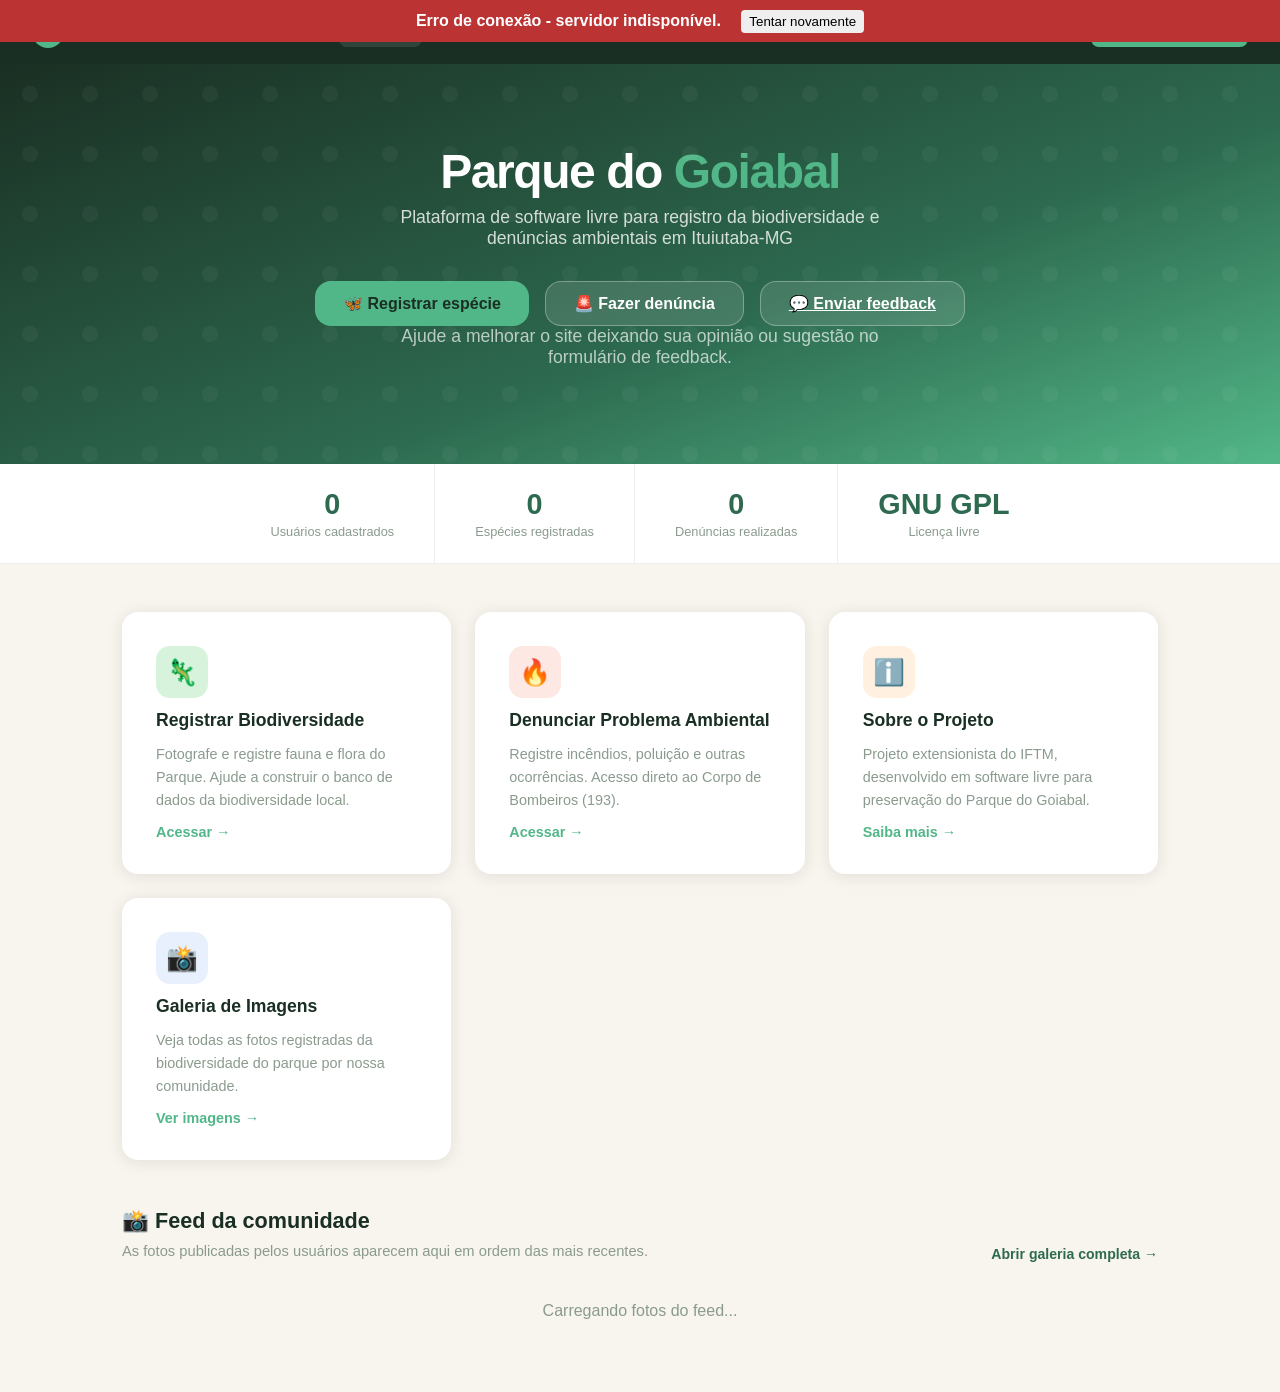
==== index.html @ 9b592b4a "feat: Add Supabase PostgreSQL integration with persistent storage - Add Supabase client initializati" ====
<!DOCTYPE html>
<html lang="pt-BR">
<head>
<meta charset="UTF-8">
<meta name="viewport" content="width=device-width, initial-scale=1.0">
<title>Parque do Goiabal — Biodiversidade & Preservação</title>
<style>
  :root {
    --verde: #2D6A4F;
    --verde-claro: #52B788;
    --verde-palido: #D8F3DC;
    --terra: #B7472A;
    --terra-claro: #E07A5F;
    --amarelo: #F4A261;
    --creme: #F8F4EE;
    --escuro: #1A2F23;
    --cinza: #8A9B8E;
    --branco: #FFFFFF;
    --sombra: 0 2px 16px rgba(26,47,35,0.10);
    --radius: 16px;
    --radius-sm: 8px;
  }
  * { margin:0; padding:0; box-sizing:border-box; }
  body { font-family: 'DM Sans', sans-serif; background: var(--creme); color: var(--escuro); min-height:100vh; }
  h1,h2,h3,h4 { font-family: 'Syne', sans-serif; }

  /* ── NAV ─────────────────────────────────────────── */
  nav {
    background: var(--escuro);
    padding: 0 2rem;
    display: flex; align-items: center; justify-content: space-between;
    height: 64px; position: sticky; top:0; z-index:100;
  }
  .logo { display:flex; align-items:center; gap:.6rem; color:#fff; font-family:'Syne',sans-serif; font-size:1.1rem; font-weight:700; text-decoration:none; }
  .logo-icon { width:32px; height:32px; background:var(--verde-claro); border-radius:50%; display:flex; align-items:center; justify-content:center; font-size:1.1rem; }
  nav ul { list-style:none; display:flex; gap:.25rem; }
  nav ul li a {
    color: rgba(255,255,255,.7); text-decoration:none; padding:.4rem .85rem;
    border-radius:var(--radius-sm); font-size:.9rem; font-weight:500; transition:.2s;
    display:flex; align-items:center; gap:.35rem;
  }
  nav ul li a:hover, nav ul li a.active { color:#fff; background:rgba(255,255,255,.1); }
  .nav-user { display:flex; align-items:center; gap:.75rem; }
  .btn-login { background:var(--verde-claro); color:var(--escuro); border:none; padding:.45rem 1.1rem; border-radius:var(--radius-sm); font-family:'DM Sans',sans-serif; font-weight:600; font-size:.9rem; cursor:pointer; transition:.2s; }
  .btn-login:hover { background:#3da870; }
  #user-info { display:none; align-items:center; gap:.5rem; color:#fff; font-size:.9rem; }
  #user-info .avatar { width:32px; height:32px; background:var(--verde-claro); border-radius:50%; display:flex; align-items:center; justify-content:center; font-weight:700; font-size:.85rem; color:var(--escuro); }
  .btn-sair { background:none; border:1px solid rgba(255,255,255,.3); color:rgba(255,255,255,.7); padding:.35rem .7rem; border-radius:var(--radius-sm); font-size:.8rem; cursor:pointer; transition:.2s; }
  .btn-sair:hover { border-color:#fff; color:#fff; }

  .nav-toggle {
    display:none;
    background:none;
    border:none;
    color:#fff;
    font-size:1.45rem;
    cursor:pointer;
    padding:.35rem .5rem;
  }

  /* ── MOBILE ───────────────────────────────────────── */
  @media(max-width:900px) {
    nav { flex-wrap: wrap; padding:0 1rem; height:auto; gap:.5rem; }
    .nav-toggle { display:block; }
    nav ul {
      display:none;
      position:absolute;
      top:64px;
      left:0;
      right:0;
      background:var(--escuro);
      flex-direction:column;
      padding:1rem 1rem 1.25rem;
      gap:.25rem;
      border-top:1px solid rgba(255,255,255,.08);
      z-index:100;
      transition: max-height .25s ease, opacity .25s ease;
      max-height:0;
      overflow:hidden;
      opacity:0;
    }
    nav.open ul {
      display:flex;
      max-height:500px;
      opacity:1;
    }
    nav ul li a { padding:.75rem 1rem; }
    .nav-user { width:100%; justify-content:flex-end; margin-top:.5rem; }
    .hero { padding:3.5rem 1.25rem 3rem; }
    .hero h1 { font-size:2.2rem; }
    .hero p { font-size:1rem; max-width:100%; }
    .hero-btns { gap:.75rem; }
    .stats-bar { padding:.5rem 0; }
    .stat-item { padding:1rem 1rem; }
    .home-grid { padding:2rem 1rem; }
    .page-content { padding:1.5rem 1rem; }
    .upload-zone { padding:2.5rem 1.5rem; }
    .modal { width:min(100%, 95vw); margin:1rem; }
    .toast-container { bottom:1rem; right:1rem; left:1rem; }
  }

  @media(max-width:640px) {
    .two-col { grid-template-columns:1fr; }
    .hero { padding:2.5rem 1rem 2rem; }
    .hero h1 { font-size:1.9rem; }
    .hero p { font-size:.95rem; }
    .home-grid { grid-template-columns:1fr; gap:1rem; padding:1.5rem 1rem; }
    .stat-item { width:100%; border-right:none; }
    .page-header { padding:1.8rem 1rem 1.5rem; }
    .registro-img { height:140px; }
    .galeria-img { height:170px; }
    .info-card { padding:1.2rem; }
    .btn-full, .btn-login { font-size:.95rem; }
    .registro-card, .galeria-item, .denuncia-item { border-radius:14px; }
  }

  /* ── PAGES ───────────────────────────────────────── */
  .page { display:none; }
  .page.active { display:block; }

  /* ── HOME ────────────────────────────────────────── */
  .hero {
    background: linear-gradient(160deg, var(--escuro) 0%, #2D6A4F 60%, #52B788 100%);
    padding: 5rem 2rem 4rem;
    text-align:center; color:#fff; position:relative; overflow:hidden;
  }
  .hero::before {
    content:''; position:absolute; inset:0;
    background: url("data:image/svg+xml,%3Csvg width='60' height='60' viewBox='0 0 60 60' xmlns='http://www.w3.org/2000/svg'%3E%3Cg fill='none' fill-rule='evenodd'%3E%3Cg fill='%23ffffff' fill-opacity='0.04'%3E%3Ccircle cx='30' cy='30' r='8'/%3E%3C/g%3E%3C/g%3E%3C/svg%3E");
    pointer-events:none;
  }
  .hero h1 { font-size:3rem; font-weight:800; letter-spacing:-.03em; margin-bottom:.5rem; }
  .hero h1 span { color:var(--verde-claro); }
  .hero p { font-size:1.1rem; opacity:.8; max-width:520px; margin:0 auto 2rem; }
  .hero-btns { display:flex; gap:1rem; justify-content:center; flex-wrap:wrap; }
  .btn-primary { background:var(--verde-claro); color:var(--escuro); border:none; padding:.75rem 1.75rem; border-radius:var(--radius); font-family:'Syne',sans-serif; font-weight:700; font-size:1rem; cursor:pointer; transition:.2s; }
  .btn-primary:hover { background:#3da870; transform:translateY(-1px); }
  .btn-secondary { background:rgba(255,255,255,.12); color:#fff; border:1px solid rgba(255,255,255,.3); padding:.75rem 1.75rem; border-radius:var(--radius); font-family:'Syne',sans-serif; font-weight:600; font-size:1rem; cursor:pointer; transition:.2s; }
  .btn-secondary:hover { background:rgba(255,255,255,.2); }
  .hero-note { margin-top:1rem; color:rgba(255,255,255,.85); font-size:.95rem; max-width:520px; margin-left:auto; margin-right:auto; }

  .stats-bar { background:#fff; display:flex; justify-content:center; gap:0; flex-wrap:wrap; border-bottom:1px solid #eee; }
  .stat-item { padding:1.5rem 2.5rem; text-align:center; border-right:1px solid #eee; }
  .stat-item:last-child { border-right:none; }
  .stat-num { font-family:'Syne',sans-serif; font-size:1.8rem; font-weight:800; color:var(--verde); }
  .stat-label { font-size:.8rem; color:var(--cinza); margin-top:.2rem; }

  .home-grid { display:grid; grid-template-columns:repeat(auto-fit,minmax(280px,1fr)); gap:1.5rem; padding:3rem 2rem; max-width:1100px; margin:0 auto; }
  .home-card {
    background:#fff; border-radius:var(--radius); padding:2rem;
    box-shadow:var(--sombra); cursor:pointer; transition:.25s; border:2px solid transparent;
    display:flex; flex-direction:column; gap:.75rem;
  }
  .home-card:hover { transform:translateY(-3px); border-color:var(--verde-claro); box-shadow:0 8px 32px rgba(45,106,79,.15); }
  .card-icon { width:52px; height:52px; border-radius:14px; display:flex; align-items:center; justify-content:center; font-size:1.6rem; }
  .card-icon.green { background:var(--verde-palido); }
  .card-icon.red { background:#fde8e4; }
  .card-icon.blue { background:#e8f0fe; }
  .card-icon.orange { background:#fff0e0; }
  .home-card h3 { font-size:1.1rem; font-weight:700; }
  .home-card p { font-size:.9rem; color:var(--cinza); line-height:1.6; }
  .card-arrow { margin-top:auto; color:var(--verde-claro); font-weight:700; font-size:.9rem; }

  /* ── MODAL AUTH ──────────────────────────────────── */
  .modal-overlay {
    display:none; position:fixed; inset:0; background:rgba(0,0,0,.5);
    z-index:200; align-items:flex-start; justify-content:center; padding:1.5rem 0;
  }
  .modal-overlay.open { display:flex; }
  .modal { background:#fff; border-radius:var(--radius); padding:2.5rem; width:min(440px,90vw); position:relative;
    max-height:calc(100vh - 3rem); overflow-y:auto; -webkit-overflow-scrolling:touch;
  }
  .modal h2 { font-size:1.5rem; margin-bottom:.25rem; }
  .modal p { color:var(--cinza); font-size:.9rem; margin-bottom:1.5rem; }
  .modal-tabs { display:flex; gap:.5rem; margin-bottom:1.5rem; border-bottom:1px solid #eee; }
  .modal-tab { padding:.6rem 1rem; border:none; background:none; font-family:'Syne',sans-serif; font-weight:600; font-size:.9rem; cursor:pointer; color:var(--cinza); border-bottom:2px solid transparent; margin-bottom:-1px; transition:.2s; }
  .modal-tab.active { color:var(--verde); border-color:var(--verde); }
  .form-group { margin-bottom:1rem; }
  .form-group label { display:block; font-size:.85rem; font-weight:500; margin-bottom:.4rem; color:var(--escuro); }
  .form-group input, .form-group select, .form-group textarea {
    width:100%; padding:.65rem .9rem; border:1.5px solid #ddd; border-radius:var(--radius-sm);
    font-family:'DM Sans',sans-serif; font-size:.95rem; transition:.2s; background:#fafafa;
  }
  .form-group input:focus, .form-group select:focus, .form-group textarea:focus { outline:none; border-color:var(--verde-claro); background:#fff; }
  .btn-full { width:100%; padding:.75rem; background:var(--verde); color:#fff; border:none; border-radius:var(--radius-sm); font-family:'Syne',sans-serif; font-weight:700; font-size:1rem; cursor:pointer; transition:.2s; margin-top:.5rem; }
  .btn-full:hover { background:#1f4d38; }
  .modal-close { position:absolute; top:1rem; right:1rem; background:none; border:none; font-size:1.3rem; cursor:pointer; color:var(--cinza); width:32px; height:32px; display:flex; align-items:center; justify-content:center; border-radius:50%; }
  .modal-close:hover { background:#f0f0f0; }

  /* ── REGISTRO BIODIVERSIDADE ─────────────────────── */
  .page-header { background:var(--escuro); color:#fff; padding:2.5rem 2rem 2rem; }
  .page-header h2 { font-size:2rem; font-weight:800; }
  .page-header p { opacity:.7; margin-top:.3rem; }
  .page-content { max-width:1100px; margin:0 auto; padding:2rem; }

  .upload-zone {
    border:2.5px dashed var(--verde-claro);
    border-radius:var(--radius);
    padding:2.5rem;
    min-height:260px;
    display:flex;
    flex-direction:column;
    align-items:center;
    justify-content:center;
    gap:1rem;
    cursor:pointer;
    transition:.2s;
    background:var(--verde-palido);
    position:relative;
    overflow:hidden;
  }
  .upload-zone:hover { background:#c8ecd1; border-color:var(--verde); }
  .upload-zone input[type=file] { position:absolute; inset:0; opacity:0; cursor:pointer; }
  #preview-img { width:100%; max-height:220px; object-fit:cover; border-radius:var(--radius-sm); display:none; margin-bottom:1rem; }

  .two-col { display:grid; grid-template-columns:1fr 1fr; gap:1.5rem; }
  @media(max-width:640px) { .two-col { grid-template-columns:1fr; } }

  .registros-grid { display:grid; grid-template-columns:repeat(auto-fill,minmax(240px,1fr)); gap:1.25rem; margin-top:2rem; }
  .registro-card { background:#fff; border-radius:var(--radius); overflow:hidden; box-shadow:var(--sombra); }
  .registro-img { width:100%; height:160px; object-fit:cover; background:var(--verde-palido); display:flex; align-items:center; justify-content:center; font-size:3rem; }
  .registro-img img { width:100%; height:100%; object-fit:cover; }
  .registro-info { padding:1rem; }
  .registro-info h4 { font-size:1rem; font-weight:700; }
  .registro-info .meta { font-size:.8rem; color:var(--cinza); margin-top:.25rem; }
  .user-info { display:flex; align-items:center; gap:.4rem; }
  .user-avatar-small { width:20px; height:20px; border-radius:50%; object-fit:cover; border:1px solid var(--verde-claro); }
  .tipo-badge { display:inline-block; padding:.2rem .6rem; border-radius:99px; font-size:.75rem; font-weight:600; margin-top:.5rem; }
  .tipo-fauna { background:#e8f0fe; color:#1a56db; }
  .tipo-flora { background:var(--verde-palido); color:var(--verde); }

  /* ── DENÚNCIAS ───────────────────────────────────── */
  .denuncia-tipos { display:grid; grid-template-columns:1fr 1fr; gap:1rem; margin-bottom:1.5rem; }
  .tipo-btn {
    padding:1.25rem; border-radius:var(--radius); border:2px solid #ddd; background:#fff;
    cursor:pointer; text-align:left; transition:.2s; font-family:'DM Sans',sans-serif;
  }
  .tipo-btn:hover { border-color:var(--verde-claro); }
  .tipo-btn.selected-incendio { border-color:var(--terra); background:#fde8e4; }
  .tipo-btn.selected-poluicao { border-color:#1a56db; background:#e8f0fe; }
  .tipo-btn .tipo-icon { font-size:2rem; display:block; margin-bottom:.4rem; }
  .tipo-btn strong { font-family:'Syne',sans-serif; font-size:1rem; display:block; }
  .tipo-btn small { font-size:.8rem; color:var(--cinza); }

  .btn-bombeiros {
    width:100%; padding:1rem; background:var(--terra); color:#fff; border:none; border-radius:var(--radius);
    font-family:'Syne',sans-serif; font-weight:800; font-size:1.1rem; cursor:pointer;
    display:flex; align-items:center; justify-content:center; gap:.75rem; transition:.2s; margin-top:.75rem;
  }
  .btn-bombeiros:hover { background:#9e3820; transform:translateY(-1px); }
  .btn-prefeitura {
    width:100%; padding:.85rem; background:#1a56db; color:#fff; border:none; border-radius:var(--radius);
    font-family:'Syne',sans-serif; font-weight:700; font-size:1rem; cursor:pointer;
    display:flex; align-items:center; justify-content:center; gap:.75rem; transition:.2s; margin-top:.75rem;
  }
  .btn-prefeitura:hover { background:#1447b5; }

  .denuncias-lista { margin-top:2rem; display:flex; flex-direction:column; gap:1rem; }
  .denuncia-item { background:#fff; border-radius:var(--radius); padding:1.25rem; box-shadow:var(--sombra); border-left:4px solid; display:flex; gap:1rem; align-items:flex-start; }
  .denuncia-item.incendio { border-color:var(--terra); }
  .denuncia-item.poluicao { border-color:#1a56db; }
  .denuncia-item .di-icon { font-size:1.5rem; }
  .denuncia-item h4 { font-weight:700; font-size:.95rem; }
  .denuncia-item p { font-size:.85rem; color:var(--cinza); margin-top:.2rem; }
  .denuncia-item .status { display:inline-block; padding:.15rem .6rem; border-radius:99px; font-size:.75rem; font-weight:600; margin-top:.4rem; }
  .status-aberto { background:#fff0e0; color:#c06c0e; }
  .status-andamento { background:#e8f0fe; color:#1a56db; }
  .status-resolvido { background:var(--verde-palido); color:var(--verde); }

  /* ── GALERIA ─────────────────────────────────────── */
  .galeria-grid { display:grid; grid-template-columns:repeat(auto-fill,minmax(280px,1fr)); gap:1.5rem; margin-top:2rem; }
  .galeria-item { background:#fff; border-radius:var(--radius); overflow:hidden; box-shadow:var(--sombra); transition:.3s ease, transform .3s ease; opacity:0; transform:translateY(20px); }
  .galeria-item.visible { opacity:1; transform:translateY(0); }
  .galeria-item:hover { transform:translateY(-3px); box-shadow:0 10px 36px rgba(45,106,79,.18); }
  .galeria-img { width:100%; height:220px; object-fit:cover; display:block; }
  .galeria-info { padding:1rem; }
  .galeria-info h4 { font-size:1rem; font-weight:700; margin-bottom:.5rem; }
  .galeria-meta { font-size:.8rem; color:var(--cinza); margin-bottom:.25rem; display:flex; align-items:center; gap:.3rem; flex-wrap:wrap; }
  .galeria-user { display:flex; align-items:center; gap:.4rem; margin-top:.5rem; }
  .galeria-user-avatar { width:24px; height:24px; border-radius:50%; object-fit:cover; border:1px solid var(--verde-claro); }
  .galeria-reactions { display:flex; gap:.5rem; flex-wrap:wrap; margin-top:.75rem; }
  .reaction-btn { padding:.55rem .85rem; border-radius:999px; border:1px solid rgba(82,183,136,.3); background:#f3fff6; color:#20603b; cursor:pointer; font-size:.85rem; transition:.2s; display:inline-flex; align-items:center; gap:.35rem; }
  .reaction-btn:hover { background:#dcf7e8; }
  .reaction-btn.reacted, .reaction-btn:disabled { opacity:.7; cursor:not-allowed; background:#d8f3dc; }
  .reaction-count { font-weight:700; }
  .galeria-delete { margin-top:1rem; display:inline-flex; align-items:center; justify-content:center; gap:.4rem; padding:.55rem .9rem; border-radius:999px; border:1px solid rgba(220,38,38,.2); background:#fff5f5; color:#b91c1c; cursor:pointer; transition:.2s; font-weight:700; font-size:.85rem; }
  .galeria-delete:hover { background:#fee2e2; border-color:#fca5a5; }
  .featured-card { background:#fff; border-radius:var(--radius); padding:1.5rem; box-shadow:var(--sombra); margin-bottom:1.5rem; display:grid; grid-template-columns:1fr 1fr; gap:1.25rem; align-items:center; }
  .featured-card img { width:100%; border-radius:var(--radius-sm); height:240px; object-fit:cover; }
  .featured-content h3 { margin:0 0 .8rem; font-size:1.45rem; }
  .featured-content p { color:var(--cinza); line-height:1.7; }
  .featured-tags { display:flex; flex-wrap:wrap; gap:.65rem; margin-top:1rem; }
  .featured-badge { background:rgba(45,106,79,.1); color:var(--verde); padding:.45rem .75rem; border-radius:999px; font-size:.82rem; font-weight:700; }
  .gallery-topbar { display:flex; flex-wrap:wrap; gap:1rem; align-items:center; justify-content:space-between; margin-bottom:1rem; }
  .gallery-topbar .small-note { color:var(--cinza); font-size:.92rem; }
  .map-preview { background:#e7f4eb; border-radius:var(--radius); padding:1rem; display:flex; flex-direction:column; gap:.75rem; border:1px solid rgba(45,106,79,.15); }
  .map-preview h4 { margin:0; font-size:1rem; }
  .map-preview p { margin:0; color:var(--cinza); font-size:.9rem; }
  .map-frame { width:100%; min-height:260px; border-radius:var(--radius-sm); background:linear-gradient(135deg,#d8f3dc,#e7f4eb); display:flex; align-items:center; justify-content:center; color:var(--verde); font-weight:700; letter-spacing:.02em; border:1px dashed rgba(45,106,79,.35); }
  #gallery-map { width:100%; min-height:260px; border-radius:var(--radius-sm); }
  @media(max-width:900px) { .featured-card { grid-template-columns:1fr; } }

  /* ── TOAST ───────────────────────────────────────── */
  .toast-container { position:fixed; bottom:2rem; right:2rem; z-index:300; display:flex; flex-direction:column; gap:.5rem; }
  .toast {
    background:var(--escuro); color:#fff; padding:1rem 1.5rem; border-radius:var(--radius-sm);
    font-size:.9rem; box-shadow:var(--sombra); min-width:260px;
    animation: slideIn .3s ease; display:flex; align-items:center; gap:.75rem;
  }
  .toast.success { background:var(--verde); }
  .toast.error { background:var(--terra); }
  @keyframes slideIn { from { transform:translateX(100px); opacity:0; } to { transform:translateX(0); opacity:1; } }

  /* ── SOBRE ───────────────────────────────────────── */
  .sobre-hero { background:var(--verde); color:#fff; padding:3rem 2rem; text-align:center; }
  .sobre-hero h2 { font-size:2.2rem; font-weight:800; }
  .sobre-hero p { opacity:.8; max-width:560px; margin:.75rem auto 0; line-height:1.7; }
  .equipe-grid { display:grid; grid-template-columns:repeat(auto-fit,minmax(200px,1fr)); gap:1.25rem; }
  .membro { background:#fff; border-radius:var(--radius); padding:1.5rem; text-align:center; box-shadow:var(--sombra); }
  .membro .avatar { width:60px; height:60px; border-radius:50%; background:var(--verde-palido); margin:0 auto .75rem; display:flex; align-items:center; justify-content:center; font-family:'Syne',sans-serif; font-weight:800; font-size:1.2rem; color:var(--verde); position:relative; overflow:hidden; }
  .membro .avatar img { width:100%; height:100%; object-fit:cover; position:absolute; inset:0; display:block; }
  .membro .avatar .initial { position:relative; z-index:1; }
  .membro h4 { font-size:1rem; font-weight:700; }
  .membro .papel { font-size:.8rem; color:var(--cinza); margin-top:.25rem; }
  .membro .responsavel { font-size:.75rem; background:var(--verde-palido); color:var(--verde); padding:.2rem .6rem; border-radius:99px; margin-top:.4rem; display:inline-block; font-weight:600; }
  .info-card { background:#fff; border-radius:var(--radius); padding:1.75rem; box-shadow:var(--sombra); }
  .info-card h3 { font-size:1.1rem; font-weight:700; margin-bottom:.75rem; display:flex; align-items:center; gap:.5rem; }
  .info-card ul { list-style:none; display:flex; flex-direction:column; gap:.5rem; }
  .info-card ul li { font-size:.9rem; color:var(--cinza); display:flex; align-items:center; gap:.5rem; }
  .info-card ul li::before { content:'✓'; color:var(--verde-claro); font-weight:700; }
  .licenca-badge { display:inline-flex; align-items:center; gap:.5rem; background:var(--verde-palido); color:var(--verde); padding:.5rem 1rem; border-radius:var(--radius-sm); font-weight:700; font-size:.9rem; margin-top:1rem; }

  /* ── SECTION TITLE ───────────────────────────────── */
  .section-title { font-size:1.5rem; font-weight:800; margin-bottom:1.5rem; display:flex; align-items:center; gap:.5rem; }
  .section-title::after { content:''; flex:1; height:2px; background:var(--verde-palido); }

  /* ── REQUIRED ────────────────────────────────────── */
  .required-notice {
    background:#fff0e0; border:1px solid var(--amarelo); border-radius:var(--radius-sm);
    padding:1rem 1.25rem; margin-bottom:1.5rem; font-size:.9rem; color:#7d4e00;
    display:flex; align-items:center; gap:.75rem;
  }
  .form-row { display:grid; grid-template-columns:1fr 1fr; gap:1rem; }
  @media(max-width:600px) { .form-row { grid-template-columns:1fr; } }

  .map-marker { font-size: 24px; text-align: center; }

  /* ── PERFIL ──────────────────────────────────────── */
  .perfil-header { display:grid; grid-template-columns:160px 1fr; gap:2rem; align-items:center; background:#fff; border-radius:var(--radius); padding:2rem; box-shadow:var(--sombra); margin-bottom:2rem; }
  @media(max-width:640px) { .perfil-header { grid-template-columns:1fr; gap:1rem; } }
  .perfil-avatar { display:flex; justify-content:center; }
  .perfil-avatar-display { width:140px; height:140px; border-radius:50%; background:var(--verde-palido); display:flex; align-items:center; justify-content:center; font-family:'Syne',sans-serif; font-weight:800; font-size:3rem; color:var(--verde); overflow:hidden; }
  .perfil-avatar-display img { width:100%; height:100%; object-fit:cover; }
  .perfil-info h3 { font-size:1.6rem; font-weight:800; margin-bottom:.5rem; }
  .perfil-email { color:var(--cinza); font-size:.95rem; }
  .perfil-tipo { display:inline-block; background:var(--verde-palido); color:var(--verde); padding:.35rem .75rem; border-radius:999px; font-size:.8rem; font-weight:700; margin-top:.5rem; }
  .perfil-contribuicoes { }
  .perfil-imagem-card { position:relative; }
  .perfil-imagem-delete { position:absolute; top:.5rem; right:.5rem; background:rgba(220,38,38,.9); color:#fff; border:none; border-radius:50%; width:36px; height:36px; cursor:pointer; font-size:1.2rem; display:flex; align-items:center; justify-content:center; transition:.2s; }
  .perfil-imagem-delete:hover { background:#dc2626; }
  .perfil-imagem-btn { position:relative; background:rgba(59,130,246,.9); color:#fff; border:none; border-radius:6px; width:36px; height:36px; cursor:pointer; font-size:1rem; display:flex; align-items:center; justify-content:center; transition:.2s; font-weight:600; }
  .perfil-imagem-btn:hover { opacity:0.8; transform:scale(1.1); }
  .perfil-imagem-btn { position:relative; background:rgba(59,130,246,.9); color:#fff; border:none; border-radius:6px; width:36px; height:36px; cursor:pointer; font-size:1rem; display:flex; align-items:center; justify-content:center; transition:.2s; font-weight:600; }
  .perfil-imagem-btn:hover { opacity:0.8; transform:scale(1.1); }

    /* ── FEED COMUNIDADE ─────────────────────────────── */
    .feed-section { max-width:1100px; margin:0 auto 3rem; padding:0 2rem; }
    .feed-header { display:flex; align-items:flex-end; justify-content:space-between; gap:1rem; margin-bottom:1rem; }
    .feed-header h3 { font-size:1.35rem; margin-bottom:.35rem; }
    .feed-header p { color:var(--cinza); font-size:.92rem; line-height:1.5; }
    .feed-grid { display:grid; grid-template-columns:repeat(auto-fit,minmax(260px,1fr)); gap:1.25rem; }
    .feed-card { background:#fff; border-radius:var(--radius); overflow:hidden; box-shadow:var(--sombra); display:flex; flex-direction:column; transition:.25s; }
    .feed-card:hover { transform:translateY(-3px); box-shadow:0 10px 36px rgba(45,106,79,.16); }
    .feed-image { width:100%; aspect-ratio:4 / 3; object-fit:cover; background:var(--verde-palido); }
    .feed-body { padding:1rem; display:flex; flex-direction:column; gap:.55rem; }
    .feed-user { display:flex; align-items:center; gap:.5rem; font-weight:700; font-size:.92rem; }
    .feed-user img { width:26px; height:26px; border-radius:50%; object-fit:cover; border:1px solid var(--verde-claro); }
    .feed-meta { display:flex; flex-wrap:wrap; gap:.4rem; color:var(--cinza); font-size:.82rem; }
    .feed-caption { color:#4b5b51; line-height:1.55; font-size:.93rem; }
    .feed-link { margin-top:.2rem; color:var(--verde); font-weight:700; font-size:.88rem; text-decoration:none; }
    .feed-link:hover { text-decoration:underline; }

</style><link rel="stylesheet" href="https://unpkg.com/leaflet@1.9.4/dist/leaflet.css" crossorigin="" />
<script src="https://unpkg.com/leaflet@1.9.4/dist/leaflet.js" crossorigin=""></script>
</head>
<body>
  <div id="server-status" style="display:none;position:fixed;top:0;left:0;right:0;z-index:9999;background:#b33;color:#fff;padding:.6rem;text-align:center;font-weight:600;">
    <span id="server-status-text">Erro de conexão - servidor indisponível.</span>
    <button id="server-retry" style="margin-left:1rem;padding:.25rem .5rem;border-radius:4px;border:none;cursor:pointer;">Tentar novamente</button>
  </div>

<!-- NAV -->
<nav>
  <a href="#" class="logo" onclick="return showPage('home')">
    <div class="logo-icon">🌿</div>
    Goiabal
  </a>
  <button class="nav-toggle" id="nav-toggle" aria-label="Abrir menu" onclick="toggleNav()">☰</button>
  <ul>
    <li><a href="#" onclick="return showPage('home')" class="active" id="nav-home">🏠 Início</a></li>
    <li><a href="#" onclick="return showPage('registro')" id="nav-registro">🦋 Biodiversidade</a></li>
    <li><a href="#" onclick="return showPage('denuncia')" id="nav-denuncia">🚨 Denúncias</a></li>
    <li><a href="#" onclick="return showPage('sobre')" id="nav-sobre">ℹ️ Sobre</a></li>
    <li><a href="#" onclick="return showPage('imagens')" id="nav-imagens">📸 Imagens</a></li>
    <li id="nav-perfil-item" style="display:none;"><a href="#" onclick="return showPage('perfil')" id="nav-perfil">👤 Meu perfil</a></li>
  </ul>
  <div class="nav-user">
    <div id="user-info">
      <div class="avatar" id="user-avatar">?</div>
      <span id="user-name-nav"></span>
      <button class="btn-sair" onclick="sair()">Sair</button>
    </div>
    <button class="btn-login" id="btn-abrir-login" onclick="openModal()">Entrar / Cadastrar</button>
  </div>
</nav>

<!-- MODAL AUTH -->
<div class="modal-overlay" id="modal-auth">
  <div class="modal">
    <button class="modal-close" onclick="closeModal()">✕</button>
    <h2>🌿 Parque do Goiabal</h2>
    <p>Entre para registrar e contribuir com a preservação</p>
    <div class="modal-tabs">
      <button class="modal-tab active" onclick="switchTab('login')">Entrar</button>
      <button class="modal-tab" onclick="switchTab('cadastro')">Criar conta</button>
    </div>
    <div id="tab-login">
      <div class="form-group">
        <label>E-mail</label>
        <input type="email" id="login-email" placeholder="seu@email.com">
      </div>
      <div class="form-group">
        <label>Senha</label>
        <input type="password" id="login-senha" placeholder="••••••">
      </div>
      <button class="btn-full" onclick="fazerLogin()">Entrar</button>
    </div>
    <div id="tab-cadastro" style="display:none">
      <div class="form-row">
        <div class="form-group"><label>Nome</label><input type="text" id="cad-nome" placeholder="Seu nome"></div>
        <div class="form-group"><label>Sobrenome</label><input type="text" id="cad-sobrenome" placeholder="Sobrenome"></div>
      </div>
      <div class="form-group"><label>E-mail</label><input type="email" id="cad-email" placeholder="seu@email.com"></div>
      <div class="form-group"><label>Senha</label><input type="password" id="cad-senha" placeholder="Mínimo 6 caracteres"></div>
      <div class="form-group">
        <label>Tipo de usuário</label>
        <select id="cad-tipo">
          <option value="morador">Morador de Ituiutaba</option>
          <option value="visitante">Visitante do Parque</option>
          <option value="estudante">Estudante / Pesquisador</option>
          <option value="orgao">Órgão público</option>
        </select>
        <small style="color:var(--cinza);font-size:0.75rem;">Contas de administrador são criadas apenas pelo servidor e não podem ser registradas publicamente.</small>
      </div>
      <div class="form-group">
        <label>Foto de perfil (opcional)</label>
        <input type="file" id="cad-foto" accept="image/*" onchange="previewFotoPerfil(event)">
        <div id="preview-foto-container" style="margin-top:0.5rem;display:none;">
          <img id="preview-foto" src="" alt="Preview da foto" style="max-width:100px;max-height:100px;border-radius:8px;border:2px solid var(--verde-claro);">
        </div>
        <small style="color:var(--cinza);font-size:0.8rem;">JPG, PNG ou WebP — máx. 50MB. Toque para escolher da galeria ou tirar foto.</small>

      </div>
      <button class="btn-full" onclick="fazerCadastro()">Criar conta</button>
    </div>
  </div>
</div>

<!-- ── PAGE: HOME ──────────────────────────────────── -->
<div class="page active" id="page-home">
  <div class="hero">
    <h1>Parque do <span>Goiabal</span></h1>
    <p>Plataforma de software livre para registro da biodiversidade e denúncias ambientais em Ituiutaba-MG</p>
    <div class="hero-btns">
      <button class="btn-primary" onclick="showPage('registro')">🦋 Registrar espécie</button>
      <button class="btn-secondary" onclick="showPage('denuncia')">🚨 Fazer denúncia</button>
      <a class="btn-secondary" href="https://forms.gle/rGLzYDwTxeYZ7FRu8" target="_blank" rel="noopener">💬 Enviar feedback</a>
    </div>
    <p class="hero-note">Ajude a melhorar o site deixando sua opinião ou sugestão no formulário de feedback.</p>
  </div>
  <div class="stats-bar">
    <div class="stat-item"><div class="stat-num" id="stat-usuarios">0</div><div class="stat-label">Usuários cadastrados</div></div>
    <div class="stat-item"><div class="stat-num" id="stat-registros">0</div><div class="stat-label">Espécies registradas</div></div>
    <div class="stat-item"><div class="stat-num" id="stat-denuncias">0</div><div class="stat-label">Denúncias realizadas</div></div>
    <div class="stat-item"><div class="stat-num">GNU GPL</div><div class="stat-label">Licença livre</div></div>
  </div>
  <div class="home-grid">
    <div class="home-card" onclick="showPage('registro')">
      <div class="card-icon green">🦎</div>
      <h3>Registrar Biodiversidade</h3>
      <p>Fotografe e registre fauna e flora do Parque. Ajude a construir o banco de dados da biodiversidade local.</p>
      <div class="card-arrow">Acessar →</div>
    </div>
    <div class="home-card" onclick="showPage('denuncia')">
      <div class="card-icon red">🔥</div>
      <h3>Denunciar Problema Ambiental</h3>
      <p>Registre incêndios, poluição e outras ocorrências. Acesso direto ao Corpo de Bombeiros (193).</p>
      <div class="card-arrow">Acessar →</div>
    </div>
    <div class="home-card" onclick="showPage('sobre')">
      <div class="card-icon orange">ℹ️</div>
      <h3>Sobre o Projeto</h3>
      <p>Projeto extensionista do IFTM, desenvolvido em software livre para preservação do Parque do Goiabal.</p>
      <div class="card-arrow">Saiba mais →</div>
    </div>
    <div class="home-card" onclick="showPage('imagens')">
      <div class="card-icon blue">📸</div>
      <h3>Galeria de Imagens</h3>
      <p>Veja todas as fotos registradas da biodiversidade do parque por nossa comunidade.</p>
      <div class="card-arrow">Ver imagens →</div>
    </div>
  </div>

  <section class="feed-section">
    <div class="feed-header">
      <div>
        <h3>📸 Feed da comunidade</h3>
        <p>As fotos publicadas pelos usuários aparecem aqui em ordem das mais recentes.</p>
      </div>
      <a href="#" class="feed-link" onclick="showPage('imagens'); return false;">Abrir galeria completa →</a>
    </div>
    <div id="community-feed" class="feed-grid"></div>
    <div id="community-feed-loading" style="text-align:center;padding:1.5rem;color:var(--cinza);">Carregando fotos do feed...</div>
    <div id="community-feed-empty" style="text-align:center;padding:1.5rem;color:var(--cinza);display:none;">
      Nenhuma foto publicada ainda. Seja o primeiro a postar.
    </div>
  </section>
</div>

<!-- ── PAGE: REGISTRO ──────────────────────────────── -->
<div class="page" id="page-registro">
  <div class="page-header">
    <h2>🦋 Registro de Biodiversidade</h2>
    <p>Registre fauna e flora do Parque do Goiabal</p>
  </div>
  <div class="page-content">
    <div id="registro-aviso" class="required-notice" style="display:none">
      ⚠️ <span>Você precisa estar <a href="#" onclick="openModal(); return false;" style="color:var(--terra);font-weight:600">logado</a> para registrar espécies.</span>
    </div>
    <div class="two-col">
      <div>
        <div class="section-title">📷 Novo Registro</div>
        <form id="registro-form" enctype="multipart/form-data">
          <label class="upload-zone" for="gallery-file-input">
            <input type="file" id="gallery-file-input" name="img" accept="image/*" onchange="previewImage(event)">
            <input type="file" id="camera-file-input" name="img" accept="image/*" capture="environment" onchange="previewImage(event)" style="display:none;">
            <img id="preview-img" alt="preview" style="display:none;">
            <div id="upload-text">
              <div class="upload-icon">📷</div>
              <h4>Clique para adicionar foto</h4>
              <p>JPG, PNG ou WebP — máx. 50MB</p>
            </div>
          </label>
          <div class="upload-actions" style="display:flex;gap:.75rem;flex-wrap:wrap;margin-top:.75rem;">
            <button type="button" class="btn-full" style="flex:1;min-width:160px;" onclick="triggerGalleryInput()">Escolher da galeria</button>
            <button type="button" class="btn-full" style="flex:1;min-width:160px;" onclick="triggerCameraInput()">Tirar foto</button>
          </div>
          <br>
          <div class="form-group">
            <label>Nome da espécie *</label>
            <input type="text" id="reg-especie" name="especie" placeholder="Ex: Bem-te-vi, Ipê amarelo...">
          </div>
          <div class="form-row">
            <div class="form-group">
              <label>Tipo</label>
              <select id="reg-tipo" name="tipo">
                <option value="fauna">🦎 Fauna (animal)</option>
                <option value="flora">🌿 Flora (planta)</option>
              </select>
            </div>
            <div class="form-group">
              <label>Localização no parque</label>
              <input type="text" id="reg-local" name="local" placeholder="Ex: Trilha norte, lago...">
            </div>
          </div>
          <div class="form-row">
            <div class="form-group">
              <label>Latitude</label>
              <input type="text" id="reg-lat" name="lat" placeholder="Ex: -18.1234" readonly>
            </div>
            <div class="form-group">
              <label>Longitude</label>
              <input type="text" id="reg-lng" name="lng" placeholder="Ex: -48.5678" readonly>
            </div>
          </div>
          <button type="button" class="btn-full" onclick="getLocation()" style="margin-bottom:1rem;">📍 Obter localização atual</button>
          <div class="form-group">
            <label>Descrição / observações</label>
            <textarea id="reg-desc" name="desc" rows="3" placeholder="Descreva o que observou, comportamento, condições..."></textarea>
          </div>
          <button type="submit" class="btn-full">✅ Enviar registro</button>
        </form>
      </div>
      <div>
        <div class="section-title">📋 Registros recentes</div>
        <div class="registros-grid" id="lista-registros">
          <!-- populated by JS -->
        </div>
      </div>
    </div>
  </div>
</div>

<!-- ── PAGE: DENÚNCIA ──────────────────────────────── -->
<div class="page" id="page-denuncia">
  <div class="page-header" style="background:var(--terra);">
    <h2>🚨 Denúncia Ambiental</h2>
    <p>Reporte incêndios, poluição e outros problemas</p>
  </div>
  <div class="page-content">
    <div id="denuncia-aviso" class="required-notice" style="display:none">
      ⚠️ <span>Você precisa estar <a href="#" onclick="openModal(); return false;" style="color:var(--terra);font-weight:600">logado</a> para registrar denúncias.</span>
    </div>
    <div class="two-col">
      <div>
        <div class="section-title">📝 Nova Denúncia</div>
        <div class="denuncia-tipos">
          <button class="tipo-btn" id="tipo-incendio" onclick="selecionarTipo('incendio')">
            <span class="tipo-icon">🔥</span>
            <strong>Incêndio</strong>
            <small>Queimadas e fogo</small>
          </button>
          <button class="tipo-btn" id="tipo-poluicao" onclick="selecionarTipo('poluicao')">
            <span class="tipo-icon">🏭</span>
            <strong>Poluição</strong>
            <small>Lixo, esgoto, etc.</small>
          </button>
        </div>
        <form id="denuncia-form">
          <div class="form-group">
            <label>Descrição detalhada *</label>
            <textarea id="den-desc" name="desc" rows="4" placeholder="Descreva o problema com o máximo de detalhes possível..."></textarea>
          </div>
          <div class="form-group">
            <label>Foto da denúncia (opcional)</label>
            <input type="file" id="den-img" name="img" accept="image/*">
            <small style="display:block;margin-top:.35rem;color:var(--cinza);">Você pode anexar uma imagem para ajudar na identificação do problema.</small>
          </div>
          <div class="form-row">
            <div class="form-group">
              <label>Localização</label>
              <input type="text" id="den-local" name="local" placeholder="Onde ocorre o problema?">
            </div>
            <div class="form-group">
              <label>Gravidade</label>
              <select id="den-gravidade" name="gravidade">
                <option value="baixa">🟡 Baixa</option>
                <option value="media">🟠 Média</option>
                <option value="alta">🔴 Alta / Urgente</option>
              </select>
            </div>
          </div>
          <div class="form-row">
            <div class="form-group">
              <label>Latitude</label>
              <input type="text" id="den-lat" name="lat" placeholder="Ex: -18.1234" readonly>
            </div>
            <div class="form-group">
              <label>Longitude</label>
              <input type="text" id="den-lng" name="lng" placeholder="Ex: -48.5678" readonly>
            </div>
          </div>
          <button type="button" class="btn-full" onclick="getLocationDenuncia()" style="margin-bottom:1rem;">📍 Obter localização atual</button>
          <button type="submit" class="btn-full">🚨 Enviar denúncia</button>
        </form>
        <button class="btn-bombeiros" onclick="ligar193()">
          🚒 Ligar para Bombeiros — 193
        </button>
        <button class="btn-prefeitura" onclick="emailPrefeitura()">
          ✉️ Enviar e-mail à Prefeitura
        </button>
      </div>
      <div>
        <div class="section-title">📋 Denúncias registradas</div>
        <div class="denuncias-lista" id="lista-denuncias">
          <!-- populated by JS -->
        </div>
      </div>
    </div>
  </div>
</div>

<!-- ── PAGE: SOBRE ─────────────────────────────────── -->
<div class="page" id="page-sobre">
  <div class="sobre-hero">
    <h2>🌿 Sobre o Projeto</h2>
    <p>Uma solução de software livre desenvolvida por estudantes do IFTM para preservação do Parque do Goiabal em Ituiutaba-MG</p>
  </div>
  <div class="page-content">
    <div style="display:grid;grid-template-columns:1fr 1fr;gap:2rem;margin-bottom:2.5rem;" class="two-col">
      <div class="info-card">
        <h3>🎯 Objetivo</h3>
        <p style="font-size:.9rem;color:var(--cinza);line-height:1.7;">
          Desenvolver uma plataforma web de software livre para registro da biodiversidade 
          e denúncia de problemas ambientais no Parque do Goiabal, aumentando o engajamento 
          da comunidade e a capacidade de monitoramento ambiental da área.
        </p>
        <div class="licenca-badge">📜 Licença GNU GPL v3</div>
      </div>
      <div class="info-card">
        <h3>⚙️ Tecnologias</h3>
        <ul>
          <li>HTML5, CSS3 e JavaScript</li>
          <li>Backend em Python</li>
          <li>Banco de dados relacional</li>
          <li>Controle de versão via GitHub</li>
          <li>Hospedagem com software livre</li>
        </ul>
      </div>
      <div class="info-card">
        <h3>🎯 Metas de impacto</h3>
        <ul>
          <li>100 usuários cadastrados no 1º mês</li>
          <li>50 registros de biodiversidade</li>
          <li>Redução no tempo de acionamento de bombeiros</li>
          <li>Integração com comunidade local e UFU</li>
        </ul>
      </div>
      <div class="info-card">
        <h3>🔮 Futuro</h3>
        <ul>
          <li>Integração com sistemas municipais</li>
          <li>Expansão para outras áreas verdes</li>
          <li>Parceria com órgãos ambientais</li>
        </ul>
      </div>
    </div>
    <div class="section-title">👥 Equipe</div>
    <div class="equipe-grid">
      <div class="membro">
        <div class="avatar">
          <span class="initial">LF</span>
          <img data-media-src="/uploads/dev-lucas.jpg" alt="Foto de Lucas Freitas" onerror="this.style.display='none'">
        </div>
        <h4>Lucas Freitas</h4>
      </div>
      <div class="membro">
        <div class="avatar">
          <span class="initial">GM</span>
          <img data-media-src="/uploads/dev-gustavo.jpg" alt="Foto de Gustavo Marques" onerror="this.style.display='none'">
        </div>
        <h4>Gustavo Marques</h4>
      </div>
      <div class="membro">
        <div class="avatar">
          <span class="initial">LO</span>
          <img data-media-src="/uploads/dev-luis.jpg" alt="Foto de Luis Pereira" onerror="this.style.display='none'">
        </div>
        <h4>Luis Pereira</h4>
      </div>
      <div class="membro">
        <div class="avatar">
          <span class="initial">DS</span>
          <img data-media-src="/uploads/dev-douglas.jpg" alt="Foto de Douglas Santana" onerror="this.style.display='none'">
        </div>
        <h4>Douglas Santana</h4>
      </div>
    </div>
    <div style="margin-top:2rem;" class="info-card">
      <h3>🤝 Colaboração com a comunidade</h3>
      <p style="font-size:.9rem;color:var(--cinza);line-height:1.7;">
        O projeto foi desenvolvido em parceria com moradores de Ituiutaba e visitantes do parque, 
        com entrevistas e testes realizados junto à comunidade. Também contamos com apoio de estudantes 
        da Universidade Federal de Uberlândia (UFU), que desenvolvem projetos paralelos de preservação da área.
        A comunidade participa ativamente através de registros e denúncias na plataforma.
      </p>
    </div>
  </div>
</div>

<!-- ── PAGE: PERFIL ──────────────────────────────────── -->
<div class="page" id="page-perfil">
  <div class="page-header">
    <h2>👤 Meu Perfil</h2>
    <p>Visualize e gerencie suas contribuições</p>
  </div>
  <div class="page-content">
    <div class="perfil-header">
      <div class="perfil-avatar">
      </div>
      <div class="perfil-info">
        <h3 id="perfil-nome">Carregando...</h3>
        <p id="perfil-email" class="perfil-email"></p>
        <p id="perfil-tipo" class="perfil-tipo"></p>
        <p id="perfil-contribuicoes" class="perfil-contribuicoes" style="margin-top:1rem;color:var(--verde);font-weight:700;">0 imagens enviadas</p>
        <small style="color:var(--cinza);font-size:0.85rem;margin-top:0.5rem;">Toque no avatar para alterar sua foto de perfil</small>
        <small style="color:var(--cinza);font-size:0.85rem;margin-top:0.5rem;">Toque no avatar para alterar sua foto de perfil</small>
      </div>
    </div>
    <div style="margin-top:2rem;">
      <h3>📸 Minhas imagens</h3>
      <div id="perfil-imagens" class="galeria-grid" style="margin-top:1rem;">
        <!-- imagens do usuário serão carregadas aqui -->
      </div>
      <div id="perfil-vazio" style="text-align:center;padding:2rem;color:var(--cinza);display:none;">
        Você ainda não enviou nenhuma imagem.
      </div>
      <div id="perfil-loading" style="text-align:center;padding:2rem;color:var(--cinza);">
        Carregando suas imagens...
      </div>
    </div>
  </div>
</div>

<div class="page" id="page-imagens">
  <div class="page-header">
    <h2>📸 Galeria de Imagens</h2>
    <p>Imagens da biodiversidade registrada pela comunidade</p>
  </div>
  <div class="page-content">
    <div class="gallery-topbar">
      <div>
        <div class="small-note">Destaque do Parque</div>
        <div class="featured-card" id="featured-card" style="display:none;">
          <img id="featured-img" src="" alt="Foto do dia">
          <div class="featured-content">
            <h3 id="featured-title">Foto do dia</h3>
            <div class="featured-tags" id="featured-tags"></div>
            <p id="featured-desc">A foto escolhida por seu registro especial é um verdadeiro convite para explorar o Goiabal.</p>
            <p class="small-note" id="featured-note">Curiosidade: cada foto traz uma história diferente.</p>
          </div>
        </div>
      </div>
      <div class="map-preview">
        <h4>Mapa de registros</h4>
        <p>Veja onde o pessoal está registrando mais espécies.</p>
        <div id="gallery-map" class="map-frame">Mapa de pontos em breve</div>
      </div>
    </div>
    <div id="galeria-imagens" class="galeria-grid">
      <!-- imagens serão carregadas aqui -->
    </div>
    <div id="galeria-loading" style="text-align:center;padding:2rem;color:var(--cinza);">
      Carregando imagens...
    </div>
    <div id="galeria-empty" style="text-align:center;padding:2rem;color:var(--cinza);display:none;">
      📷 Nenhuma imagem registrada ainda. Seja o primeiro a contribuir!
    </div>
  </div>
</div>

<!-- TOAST CONTAINER -->
<div class="toast-container" id="toast-container"></div>

<script>
// ── STATE ─────────────────────────────────────────────
let state = {
  user: null,
  registros: [],
  denuncias: [],
  tipoSelecionado: null,
  usuarios: [],
  galleryAutoRefreshInterval: null
};
let galleryMap = null;
let galleryMarkers = [];

const STORAGE_KEY = 'parquegoiabal_user';
const FEATURED_IMAGE_KEY = 'galleryFeaturedImageId';
const DEFAULT_API_BASE_URL = 'http://127.0.0.1:5000';
const PRODUCTION_API_BASE_URL = 'https://parquegoiabal.onrender.com';
const API_BASE_URL = window.location.protocol === 'file:'
  ? DEFAULT_API_BASE_URL
  : (window.location.hostname === 'localhost' || window.location.hostname === '127.0.0.1')
    ? window.location.origin
    : PRODUCTION_API_BASE_URL;
// Quando aberto direto do sistema de arquivos (file://), ele usa o servidor local.
// Em localhost, usa o servidor local. No GitHub Pages, usa o backend público.

function apiUrl(path) {
  return `${API_BASE_URL}${path}`;
}

function resolveMediaUrl(path) {
  if (!path) return '';
  return path.startsWith('/') ? apiUrl(path) : path;
}

async function fetchJson(path, options = {}) {
  const res = await fetch(apiUrl(path), options);
  let data;
  try {
    data = await res.json();
  } catch (err) {
    data = null;
  }
  if (!res.ok) {
    const message = data && data.error ? data.error : `Erro ${res.status}`;
    throw new Error(message);
  }
  return data;
}

function setStaticMediaUrls() {
  document.querySelectorAll('[data-media-src]').forEach(img => {
    const path = img.dataset.mediaSrc;
    if (path) img.src = resolveMediaUrl(path);
  });
}

function getFeaturedImageId() {
  return localStorage.getItem(FEATURED_IMAGE_KEY);
}

function setFeaturedImageId(id) {
  localStorage.setItem(FEATURED_IMAGE_KEY, String(id));
}

function clearFeaturedImageId() {
  localStorage.removeItem(FEATURED_IMAGE_KEY);
}

function initGalleryMap() {
  const mapEl = document.getElementById('gallery-map');
  if (!mapEl || galleryMap) return;
  mapEl.textContent = '';
  galleryMap = L.map('gallery-map', { zoomControl: false }).setView([-18.1147, -48.2859], 12);
  L.tileLayer('https://{s}.tile.openstreetmap.org/{z}/{x}/{y}.png', {
    maxZoom: 19,
    attribution: '&copy; OpenStreetMap contributors'
  }).addTo(galleryMap);
}

function updateGalleryMap(imagens) {
  initGalleryMap();
  if (!galleryMap) return;
  galleryMarkers.forEach(marker => galleryMap.removeLayer(marker));
  galleryMarkers = [];

  const points = imagens
    .filter(img => img.lat && img.lng)
    .map(img => ({
      lat: Number(img.lat),
      lng: Number(img.lng),
      title: img.especie,
      local: img.local,
      tipo: img.tipo,
      desc: img.desc
    }))
    .filter(pt => !Number.isNaN(pt.lat) && !Number.isNaN(pt.lng));

  if (points.length === 0) {
    const mapEl = document.getElementById('gallery-map');
    if (mapEl) mapEl.textContent = 'Nenhum registro com coordenadas disponíveis.';
    return;
  }

  const bounds = [];
  points.forEach(point => {
    const marker = L.marker([point.lat, point.lng]).addTo(galleryMap);
    marker.bindPopup(`<strong>${point.title}</strong><br>${point.local}<br>${point.tipo === 'fauna' ? '🦎 Fauna' : '🌿 Flora'}`);
    galleryMarkers.push(marker);
    bounds.push([point.lat, point.lng]);
  });
  galleryMap.fitBounds(bounds, { padding: [40, 40] });
  setTimeout(() => { galleryMap.invalidateSize(); }, 200);
}

function saveUserToStorage() {
  if (state.user) {
    localStorage.setItem(STORAGE_KEY, JSON.stringify(state.user));
  }
}

function clearUserFromStorage() {
  localStorage.removeItem(STORAGE_KEY);
}

function loadUserFromStorage() {
  try {
    const raw = localStorage.getItem(STORAGE_KEY);
    if (!raw) return;
    const user = JSON.parse(raw);
    if (user && user.id) {
      state.user = user;
      setUserUI(false);
    }
  } catch (e) {
    clearUserFromStorage();
  }
}

function setUserUI(showToast = true) {
  if (!state.user) return;
  document.getElementById('user-info').style.display = 'flex';
  document.getElementById('btn-abrir-login').style.display = 'none';
  document.getElementById('nav-perfil-item').style.display = 'block';
  const avatarEl = document.getElementById('user-avatar');
  if (state.user.foto) {
    avatarEl.innerHTML = `<img src="${state.user.foto}" alt="Foto de perfil" style="width:100%;height:100%;border-radius:50%;object-fit:cover;">`;
  } else {
    avatarEl.textContent = state.user.nome[0].toUpperCase();
  }
  document.getElementById('user-name-nav').textContent = state.user.nome;
  updateStats();
  updateAvisos();
  if (showToast) {
    toast(`Bem-vindo, ${state.user.nome}! 🌿`, 'success');
  }
}

function toggleNav() {
  const nav = document.querySelector('nav');
  nav.classList.toggle('open');
}

function closeMobileNav() {
  const nav = document.querySelector('nav');
  if (nav.classList.contains('open')) nav.classList.remove('open');
}

// ── NAVIGATION ───────────────────────────────────────
function showPage(id) {
  closeMobileNav();
  document.querySelectorAll('.page').forEach(p => p.classList.remove('active'));
  document.querySelectorAll('nav ul li a').forEach(a => a.classList.remove('active'));
  document.getElementById('page-'+id).classList.add('active');
  document.getElementById('nav-'+id).classList.add('active');
  if (id === 'registro') loadRegistros();
  if (id === 'denuncia') loadDenuncias();
  if (id === 'imagens') loadGaleria();
  if (id === 'perfil') loadPerfil();
  updateAvisos();
  return false;
}

// ── AUTH ──────────────────────────────────────────────
function openModal() { document.getElementById('modal-auth').classList.add('open'); }
function closeModal() { document.getElementById('modal-auth').classList.remove('open'); }
function switchTab(tab) {
  document.querySelectorAll('.modal-tab').forEach((t,i) => t.classList.toggle('active', (i===0&&tab==='login')||(i===1&&tab==='cadastro')));
  document.getElementById('tab-login').style.display = tab==='login' ? 'block' : 'none';
  document.getElementById('tab-cadastro').style.display = tab==='cadastro' ? 'block' : 'none';
}

async function fazerLogin() {
  const email = document.getElementById('login-email').value.trim();
  const senha = document.getElementById('login-senha').value;
  try {
    const res = await fetch(apiUrl('/api/login'), {
      method: 'POST',
      headers: {'Content-Type': 'application/json'},
      body: JSON.stringify({email, senha})
    });
    const data = await res.json();
    if (res.ok) {
      state.user = data.user;
      loginSuccess();
    } else {
      toast(data.error || 'Erro ao fazer login', 'error');
    }
  } catch (e) {
    console.error('Erro no login:', e);
    toast('Erro de conexão. Verifique sua internet e tente novamente.', 'error');
  }
}

async function fazerCadastro() {
  const nome = document.getElementById('cad-nome').value.trim();
  const sobrenome = document.getElementById('cad-sobrenome').value.trim();
  const email = document.getElementById('cad-email').value.trim();
  const senha = document.getElementById('cad-senha').value;
  const tipo = document.getElementById('cad-tipo').value;
  const fotoInput = document.getElementById('cad-foto');
  
  if (!nome || !email || senha.length < 6) { 
    toast('Preencha todos os campos corretamente', 'error'); 
    return; 
  }
  
  try {
    console.log('🚀 Iniciando cadastro...');
    
    // Verificar conexão com servidor
    console.log('📡 Verificando conexão com servidor...');
    const healthCheck = await fetch(apiUrl('/api/health'), { method: 'GET' });
    if (!healthCheck.ok) {
      console.error('❌ Servidor não respondeu ao health check');
      // show persistent banner with retry
      try {
        document.getElementById('server-status').style.display = 'block';
        document.getElementById('server-status-text').textContent = 'Servidor não está respondendo. Verifique o backend.';
        document.getElementById('server-retry').onclick = () => { document.getElementById('server-status').style.display = 'none'; window.location.reload(); };
      } catch(e) {}
      toast('Servidor não está respondendo. Tente mais tarde.', 'error');
      return;
    }
    // hide banner if visible
    try { document.getElementById('server-status').style.display = 'none'; } catch(e){}
    console.log('✓ Servidor respondendo');
    
    const formData = new FormData();
    formData.append('nome', nome);
    formData.append('sobrenome', sobrenome);
    formData.append('email', email);
    formData.append('senha', senha);
    formData.append('tipo', tipo);
    
    if (fotoInput.files[0]) {
      // Verificar tamanho do arquivo
      if (fotoInput.files[0].size > 50 * 1024 * 1024) {
        toast('Foto de perfil muito grande. O tamanho máximo permitido é 50MB.', 'error');
        return;
      }
      formData.append('foto', fotoInput.files[0]);
      console.log('📸 Foto adicionada:', fotoInput.files[0].name);
    }
    
    console.log('📨 Enviando requisição de registro...');
    const res = await fetch(apiUrl('/api/register'), {
      method: 'POST',
      body: formData
    });
    
    console.log('📥 Resposta recebida. Status:', res.status);
    
    const data = await res.json();
    console.log('✓ Response JSON:', data);
    
    if (res.ok) {
      console.log('✅ Registro bem-sucedido!');
      state.user = data.user;
      loginSuccess();
    } else {
      console.error('❌ Erro no servidor:', data.error);
      toast(data.error || 'Erro ao criar conta', 'error');
    }
  } catch (e) {
    console.error('❌ ERRO COMPLETO:', e);
    console.error('Tipo de erro:', e.name);
    console.error('Mensagem:', e.message);
    
    if (e instanceof TypeError) {
      toast('Erro de conexão: Servidor não está acessível. Certifique-se de que está rodando.', 'error');
    } else if (e instanceof AbortError) {
      toast('Timeout: Servidor demorou muito para responder.', 'error');
    } else {
      toast('Erro de conexão: ' + e.message, 'error');
    }
  }
}

function loginSuccess() {
  saveUserToStorage();
  closeModal();
  setUserUI();
}

function sair() {
  state.user = null;
  clearUserFromStorage();
  document.getElementById('user-info').style.display = 'none';
  document.getElementById('btn-abrir-login').style.display = 'block';
  document.getElementById('nav-perfil-item').style.display = 'none';
  updateAvisos();
  toast('Até logo!');
}

function updateAvisos() {
  const logado = !!state.user;
  ['registro-aviso','denuncia-aviso'].forEach(id => {
    const el = document.getElementById(id);
    if (el) el.style.display = logado ? 'none' : 'flex';
  });
}

// ── REGISTROS ─────────────────────────────────────────
function previewFotoPerfil(event) {
  const file = event.target.files[0];
  const previewContainer = document.getElementById('preview-foto-container');
  const previewImg = document.getElementById('preview-foto');
  
  if (file) {
    const reader = new FileReader();
    reader.onload = function(e) {
      previewImg.src = e.target.result;
      previewContainer.style.display = 'block';
    };
    reader.readAsDataURL(file);
  } else {
    previewContainer.style.display = 'none';
  }
}

function previewImage(event) {
  const input = event.target;
  const preview = document.getElementById('preview-img');
  const uploadText = document.getElementById('upload-text');
  const galleryInput = document.getElementById('gallery-file-input');
  const cameraInput = document.getElementById('camera-file-input');
  if (!preview || !uploadText || !input) return;

  if (input.files && input.files[0]) {
    const file = input.files[0];

    if (input.id === 'gallery-file-input' && cameraInput) {
      cameraInput.value = '';
    }
    if (input.id === 'camera-file-input' && galleryInput) {
      galleryInput.value = '';
    }

    if (file.size > 50 * 1024 * 1024) {
      toast('Imagem muito grande. O tamanho máximo permitido é 50MB.', 'error');
      input.value = '';
      preview.removeAttribute('src');
      preview.style.display = 'none';
      uploadText.style.display = 'block';
      return;
    }

    const reader = new FileReader();
    reader.onload = function(e) {
      preview.src = e.target.result;
      preview.style.display = 'block';
      uploadText.style.display = 'none';
    };
    reader.onerror = function() {
      toast('Não foi possível carregar a imagem.', 'error');
      input.value = '';
      preview.removeAttribute('src');
      preview.style.display = 'none';
      uploadText.style.display = 'block';
    };
    reader.readAsDataURL(file);
  } else {
    preview.removeAttribute('src');
    preview.style.display = 'none';
    uploadText.style.display = 'block';
  }
}

function triggerGalleryInput() {
  const galleryInput = document.getElementById('gallery-file-input');
  if (galleryInput) galleryInput.click();
}

function triggerCameraInput() {
  const cameraInput = document.getElementById('camera-file-input');
  if (cameraInput) cameraInput.click();
}

function getLocation() {
  if (navigator.geolocation) {
    navigator.geolocation.getCurrentPosition(position => {
      document.getElementById('reg-lat').value = position.coords.latitude;
      document.getElementById('reg-lng').value = position.coords.longitude;
      toast('Localização obtida com sucesso!', 'success');
    }, error => {
      toast('Erro ao obter localização: ' + error.message, 'error');
    });
  } else {
    toast('Geolocalização não suportada pelo navegador', 'error');
  }
}

function getLocationDenuncia() {
  if (navigator.geolocation) {
    navigator.geolocation.getCurrentPosition(position => {
      document.getElementById('den-lat').value = position.coords.latitude;
      document.getElementById('den-lng').value = position.coords.longitude;
      toast('Localização obtida com sucesso!', 'success');
    }, error => {
      toast('Erro ao obter localização: ' + error.message, 'error');
    });
  } else {
    toast('Geolocalização não suportada pelo navegador', 'error');
  }
}

document.getElementById('registro-form').addEventListener('submit', async e => {
  e.preventDefault();
  if (!state.user) { 
    toast('Você precisa estar logado para registrar!', 'error');
    openModal(); 
    return; 
  }
  
  console.log('Enviando registro...', state.user);
  const formData = new FormData(e.target);
  formData.append('usuario_id', state.user.id);
  
  // Debug: mostrar dados sendo enviados
  for (let [key, value] of formData.entries()) {
    console.log(key, value);
  }
  
  try {
    const res = await fetch(apiUrl('/api/registros'), { method: 'POST', body: formData });
    console.log('Resposta HTTP:', res.status, res.statusText);
    const data = await res.json();
    console.log('Dados da resposta:', data);
    
    if (res.ok) {
      toast('Espécie registrada com sucesso! 🦋', 'success');
      e.target.reset();
      document.getElementById('preview-img').style.display = 'none';
      document.getElementById('upload-text').style.display = 'block';
      loadRegistros();
    } else {
      toast(data.error || 'Erro no servidor', 'error');
    }
  } catch (e) {
    console.error('Erro de conexão:', e);
    toast('Erro de conexão - verifique o console', 'error');
  }
});

async function loadRegistros() {
  try {
    state.registros = await fetchJson('/api/registros');
    renderRegistros();
  } catch (e) {
    console.error('Erro ao carregar registros:', e);
    toast('Erro ao carregar registros.', 'error');
  }
}

function renderRegistros() {
  const el = document.getElementById('lista-registros');
  if (!el) return;
  el.innerHTML = state.registros.map(r => `
    <div class="registro-card">
      <div class="registro-img">${r.img ? `<img src="${resolveMediaUrl(r.img)}" alt="${r.especie}">` : (r.tipo==='fauna'?'🦎':'🌿')}</div>
      <div class="registro-info">
        <h4>${r.especie}</h4>
        <div class="meta">📍 ${r.local} · ${r.data}</div>
        <div class="meta user-info">
          ${r.usuario_foto ? `<img src="${resolveMediaUrl(r.usuario_foto)}" alt="Foto de ${r.usuario}" class="user-avatar-small">` : '👤'}
          ${r.usuario}
        </div>
        ${r.desc ? `<div class="meta" style="margin-top:.3rem">${r.desc.substring(0,60)}${r.desc.length>60?'...':''}</div>` : ''}
        <span class="tipo-badge ${r.tipo==='fauna'?'tipo-fauna':'tipo-flora'}">${r.tipo==='fauna'?'🦎 Fauna':'🌿 Flora'}</span>
      </div>
    </div>
  `).join('');
}

// ── DENÚNCIAS ─────────────────────────────────────────
function selecionarTipo(tipo) {
  state.tipoSelecionado = tipo;
  document.getElementById('tipo-incendio').className = 'tipo-btn' + (tipo==='incendio'?' selected-incendio':'');
  document.getElementById('tipo-poluicao').className = 'tipo-btn' + (tipo==='poluicao'?' selected-poluicao':'');
}

document.getElementById('denuncia-form').addEventListener('submit', async e => {
  e.preventDefault();
  if (!state.user) { openModal(); return; }
  if (!state.tipoSelecionado) { toast('Selecione o tipo de denúncia', 'error'); return; }
  const formData = new FormData(e.target);
  formData.append('tipo', state.tipoSelecionado);
  formData.append('usuario_id', state.user.id);
  try {
    const res = await fetch(apiUrl('/api/denuncias'), { method: 'POST', body: formData });
    const data = await res.json();
    if (res.ok) {
      toast('Denúncia registrada! As autoridades serão notificadas. 🚨', 'success');
      e.target.reset();
      state.tipoSelecionado = null;
      selecionarTipo(null);
      loadDenuncias();
    } else {
      toast(data.error, 'error');
    }
  } catch (e) {
    toast('Erro de conexão', 'error');
  }
});

async function loadDenuncias() {
  try {
    state.denuncias = await fetchJson('/api/denuncias');
    renderDenuncias();
  } catch (e) {
    console.error('Erro ao carregar denúncias:', e);
    toast('Erro ao carregar denúncias.', 'error');
  }
}

function renderDenuncias() {
  const el = document.getElementById('lista-denuncias');
  if (!el) return;
  el.innerHTML = state.denuncias.map(d => `
    <div class="denuncia-item ${d.tipo}">
      <div class="di-icon">${d.tipo==='incendio'?'🔥':'🏭'}</div>
      <div style="flex:1">
        ${d.img ? `<img src="${resolveMediaUrl(d.img)}" alt="Foto da denúncia" style="width:100%;max-height:220px;object-fit:cover;border-radius:12px;margin-bottom:.75rem;box-shadow:var(--sombra);">` : ''}
        <h4>${d.tipo==='incendio'?'Incêndio':'Poluição'} — ${d.local}</h4>
        <p>${d.desc.substring(0,100)}${d.desc.length>100?'...':''}</p>
        <p style="margin-top:.25rem">👤 ${d.usuario} · ${d.data} · Gravidade: ${d.gravidade}</p>
        <span class="status status-${d.status}">${d.status==='aberto'?'⏳ Aberto':d.status==='andamento'?'🔄 Em andamento':'✅ Resolvido'}</span>
      </div>
    </div>
  `).join('');
}

function ligar193() {
  window.location.href = 'tel:193';
  toast('📞 Ligando para o Corpo de Bombeiros (193)...', 'success');
}

function emailPrefeitura() {
  const assunto = encodeURIComponent('Denúncia Ambiental — Parque do Goiabal');
  const corpo = encodeURIComponent('Prezada Prefeitura de Ituiutaba,\n\nRegistro uma ocorrência ambiental no Parque do Goiabal:\n\n[Descreva o problema aqui]\n\nAtenciosamente.');
  window.location.href = `mailto:faleconosco@ituiutaba.mg.gov.br?subject=${assunto}&body=${corpo}`;
  toast('✉️ Abrindo cliente de e-mail...', 'success');
}

// ── STATS ─────────────────────────────────────────────
async function updateStats() {
  try {
    const stats = await fetchJson('/api/stats');
    document.getElementById('stat-usuarios').textContent = stats.usuarios;
    document.getElementById('stat-registros').textContent = stats.registros;
    document.getElementById('stat-denuncias').textContent = stats.denuncias;
  } catch (e) {
    console.error('Erro ao atualizar estatísticas:', e);
  }
}

function getStoredGalleryReactions() {
  try {
    return JSON.parse(localStorage.getItem('galleryReactions') || '{}');
  } catch {
    return {};
  }
}

function saveGalleryReactions(data) {
  localStorage.setItem('galleryReactions', JSON.stringify(data));
}

function getImageReactions(imageId) {
  const reactions = getStoredGalleryReactions();
  const imageReactions = reactions[imageId] || reactions[String(imageId)] || reactions[Number(imageId)] || null;
  if (!imageReactions || typeof imageReactions !== 'object') {
    return { count: 0, users: {} };
  }

  let count = 0;
  if (imageReactions.count !== undefined) {
    count = Number(imageReactions.count) || 0;
  } else if (imageReactions.counts && typeof imageReactions.counts === 'object') {
    count = (Number(imageReactions.counts.verde) || 0)
      + (Number(imageReactions.counts.amor) || 0)
      + (Number(imageReactions.counts.estrela) || 0);
  }

  return {
    count,
    users: imageReactions.users && typeof imageReactions.users === 'object' ? imageReactions.users : {}
  };
}

function getReactionsForImage(imageId) {
  return getImageReactions(imageId).count;
}

function getUserReactionForImage(imageId) {
  const imageReactions = getImageReactions(imageId);
  if (!state.user || !imageReactions.users) return false;
  return !!(imageReactions.users[state.user.id] || imageReactions.users[String(state.user.id)]);
}

function addReaction(imageId) {
  if (!state.user) {
    toast('Faça login para curtir.', 'error');
    return;
  }

  const reactions = getStoredGalleryReactions();
  const imageReactions = reactions[imageId] || { count: 0, users: {} };
  const existing = imageReactions.users[state.user.id] || imageReactions.users[String(state.user.id)];

  if (existing) {
    toast('Você já curtiu esta imagem.', 'error');
    return;
  }

  imageReactions.count += 1;
  imageReactions.users[state.user.id] = true;
  reactions[imageId] = imageReactions;
  saveGalleryReactions(reactions);

  document.querySelectorAll(`.reaction-btn[data-image="${imageId}"]`).forEach(button => {
    button.disabled = true;
    button.classList.add('reacted');
  });

  const card = document.querySelector(`.reaction-btn[data-image="${imageId}"] span`);
  if (card) card.textContent = imageReactions.count;
  toast('Você curtiu esta foto!', 'success');

  if (document.getElementById('galeria-imagens')) {
    loadGaleria();
  }
}

function getRandomCuriosidade() {
  const curiosidades = [
    'A cada clique, você ajuda a mapear a biodiversidade local.',
    'O Parque do Goiabal já registrou centenas de espécies nativas nas imagens.',
    'As melhores fotos são aquelas que mostram a relação entre fauna e flora.',
    'Olhe o mapa e imagine quais trilhas ainda precisam de novas descobertas.',
    'Todo registro é uma pista para entender melhor o ecossistema do parque.'
  ];
  return curiosidades[Math.floor(Math.random() * curiosidades.length)];
}

function renderFeaturedImage(imagens) {
  const featuredCard = document.getElementById('featured-card');
  const featuredImg = document.getElementById('featured-img');
  const featuredTitle = document.getElementById('featured-title');
  const featuredTags = document.getElementById('featured-tags');
  const featuredDesc = document.getElementById('featured-desc');
  const featuredNote = document.getElementById('featured-note');

  const selectedId = getFeaturedImageId();
  let destaque = null;
  const topLiked = imagens.reduce((best, img) => {
    const likes = getReactionsForImage(img.id);
    if (!best || likes > best.likes) {
      return { img, likes };
    }
    return best;
  }, null);

  if (topLiked && topLiked.likes > 0) {
    destaque = topLiked.img;
  }

  if (!destaque && selectedId) {
    destaque = imagens.find(img => String(img.id) === selectedId);
  }

  if (!destaque) {
    destaque = imagens[Math.floor(Math.random() * imagens.length)];
  }
  if (!destaque) return;

  featuredImg.src = resolveMediaUrl(destaque.img);
  featuredTitle.textContent = `${destaque.especie} — Destaque do dia`;
  featuredTags.innerHTML = `
    <span class="featured-badge">${destaque.tipo === 'fauna' ? 'Fauna' : 'Flora'}</span>
    <span class="featured-badge">${destaque.local}</span>
    <span class="featured-badge">${destaque.data}</span>
  `;
  featuredDesc.textContent = destaque.desc ? destaque.desc : 'Um registro especial da comunidade do Goiabal.';
  featuredNote.textContent = `Curiosidade: ${getRandomCuriosidade()}`;
  featuredCard.style.display = 'grid';
}

function setFeaturedImage(imageId) {
  if (!state.user || state.user.tipo !== 'admin') {
    toast('Apenas administradores podem definir o destaque.', 'error');
    return;
  }
  setFeaturedImageId(imageId);
  toast('Imagem definida como destaque com sucesso!', 'success');
  loadGaleria();
}

function removeFeaturedImage() {
  if (!state.user || state.user.tipo !== 'admin') {
    toast('Apenas administradores podem remover o destaque.', 'error');
    return;
  }
  clearFeaturedImageId();
  toast('Destaque removido.', 'success');
  loadGaleria();
}

// ── TOAST ─────────────────────────────────────────────
function toast(msg, type='') {
  const c = document.getElementById('toast-container');
  const t = document.createElement('div');
  t.className = 'toast ' + type;
  t.innerHTML = `<span>${type==='success'?'✅':type==='error'?'❌':'ℹ️'}</span> ${msg}`;
  c.appendChild(t);
  setTimeout(() => { t.style.opacity='0'; t.style.transition='opacity .5s'; setTimeout(()=>t.remove(),500); }, 3500);
}

// ── GALERIA ───────────────────────────────────────────
async function loadGaleria() {
  const loadingEl = document.getElementById('galeria-loading');
  const emptyEl = document.getElementById('galeria-empty');
  const gridEl = document.getElementById('galeria-imagens');
  
  loadingEl.style.display = 'block';
  emptyEl.style.display = 'none';
  gridEl.innerHTML = '';
  
  try {
    const imagens = await fetchJson('/api/imagens');
    console.log('loadGaleria imagens', imagens);
    
    loadingEl.style.display = 'none';
    
    if (!Array.isArray(imagens) || imagens.length === 0) {
      emptyEl.style.display = 'block';
      return;
    }

    const selectedId = getFeaturedImageId();
    const html = imagens.map(img => {
      const reactions = getReactionsForImage(img.id);
      const userReaction = getUserReactionForImage(img.id);
      const disabledAttr = userReaction ? 'disabled' : '';
      const reactedClass = userReaction ? ' reacted' : '';
      const isFeatured = selectedId && String(selectedId) === String(img.id);
      return `
      <div class="galeria-item">
        <img src="${resolveMediaUrl(img.img)}" alt="${img.especie}" class="galeria-img" loading="lazy">
        <div class="galeria-info">
          <h4>${img.especie}</h4>
          ${isFeatured ? `<div class="featured-badge" style="margin-bottom:.5rem;">Destaque escolhido</div>` : ''}
          <div class="galeria-meta">📅 ${img.data}</div>
          <div class="galeria-meta">🏷️ ${img.tipo === 'fauna' ? 'Fauna' : 'Flora'}</div>
          <div class="galeria-user">
            ${img.usuario_foto ? `<img src="${resolveMediaUrl(img.usuario_foto)}" alt="Foto de ${img.usuario}" class="galeria-user-avatar">` : '👤'}
            <span>${img.usuario}</span>
          </div>
          ${img.desc ? `<div class="galeria-meta" style="margin-top:.5rem;font-style:italic;">"${img.desc}"</div>` : ''}
          <div class="galeria-reactions">
            <button class="reaction-btn${reactedClass}" ${disabledAttr} data-image="${img.id}" onclick="addReaction(${img.id})">❤️ Curtir <span class="reaction-count">${reactions}</span></button>
          </div>
          ${state.user && state.user.tipo === 'admin' ? `<button class="galeria-delete" onclick="excluirImagem(${img.id})">Excluir imagem</button>` : ''}
          ${state.user && state.user.tipo === 'admin' ? `<div style="display:flex;gap:.5rem;margin-top:.75rem;flex-wrap:wrap;">
              <button class="btn-full" style="background:#1a5f30;border:none;min-width:170px;" onclick="setFeaturedImage(${img.id})">${selectedId && String(selectedId) === String(img.id) ? 'Destaque atual' : 'Definir destaque'}</button>
              ${selectedId && String(selectedId) === String(img.id) ? `<button class="btn-full" style="background:#a83c3c;border:none;min-width:170px;" onclick="removeFeaturedImage()">Remover destaque</button>` : ''}
            </div>` : ''}
        </div>
      </div>
    `;
    }).join('');

    gridEl.innerHTML = html;
    Array.from(gridEl.children).forEach((card, index) => {
      setTimeout(() => card.classList.add('visible'), index * 80);
    });

    try {
      renderFeaturedImage(imagens);
    } catch (err) {
      console.error('Erro ao renderizar destaque:', err);
      toast('Erro ao atualizar o destaque da galeria.', 'error');
    }

    try {
      updateGalleryMap(imagens);
    } catch (err) {
      console.error('Erro ao atualizar o mapa da galeria:', err);
      const mapEl = document.getElementById('gallery-map');
      if (mapEl) mapEl.textContent = 'Não foi possível carregar o mapa agora.';
    }

  } catch (e) {
    console.error('Erro ao carregar galeria:', e);
    loadingEl.style.display = 'none';
    toast('Erro ao carregar imagens', 'error');
  }
}

async function loadCommunityFeed() {
  const loadingEl = document.getElementById('community-feed-loading');
  const emptyEl = document.getElementById('community-feed-empty');
  const gridEl = document.getElementById('community-feed');

  if (!loadingEl || !emptyEl || !gridEl) return;

  loadingEl.style.display = 'block';
  emptyEl.style.display = 'none';
  gridEl.innerHTML = '';

  try {
    const imagens = await fetchJson('/api/imagens');
    const recentes = imagens.slice(0, 8);

    loadingEl.style.display = 'none';

    if (recentes.length === 0) {
      emptyEl.style.display = 'block';
      return;
    }

    gridEl.innerHTML = recentes.map(img => `
      <article class="feed-card">
        <img src="${resolveMediaUrl(img.img)}" alt="${img.especie}" class="feed-image" loading="lazy">
        <div class="feed-body">
          <div class="feed-user">
            ${img.usuario_foto ? `<img src="${resolveMediaUrl(img.usuario_foto)}" alt="Foto de ${img.usuario}">` : '<span>👤</span>'}
            <span>${img.usuario || 'Usuário da comunidade'}</span>
          </div>
          <strong>${img.especie}</strong>
          <div class="feed-meta">
            <span>${img.tipo === 'fauna' ? 'Fauna' : 'Flora'}</span>
            ${img.local ? `<span>• ${img.local}</span>` : ''}
            <span>• ${img.data}</span>
          </div>
          ${img.desc ? `<div class="feed-caption">${img.desc}</div>` : ''}
          <a href="#" class="feed-link" onclick="showPage('imagens'); return false;">Ver publicação completa →</a>
        </div>
      </article>
    `).join('');
  } catch (error) {
    console.error('Erro ao carregar feed da comunidade:', error);
    loadingEl.style.display = 'none';
    emptyEl.textContent = 'Não foi possível carregar o feed agora.';
    emptyEl.style.display = 'block';
  }
}

async function excluirImagem(registroId) {
  if (!state.user || state.user.tipo !== 'admin') {
    toast('Apenas administradores podem excluir imagens.', 'error');
    return;
  }
  try {
    const res = await fetch(apiUrl(`/api/imagens/${registroId}`), {
      method: 'DELETE',
      headers: {'Content-Type': 'application/json'},
      body: JSON.stringify({ usuario_id: state.user.id })
    });
    const data = await res.json();
    if (res.ok) {
      toast('Imagem excluída com sucesso.', 'success');
      loadGaleria();
    } else {
      toast(data.error || 'Não foi possível excluir a imagem.', 'error');
    }
  } catch (e) {
    console.error('Erro ao excluir imagem:', e);
    toast('Erro ao excluir a imagem.', 'error');
  }
}

async function loadPerfil() {
  if (!state.user) {
    toast('Você precisa estar logado para acessar seu perfil.', 'error');
    return;
  }

  const loadingEl = document.getElementById('perfil-loading');
  const vazio = document.getElementById('perfil-vazio');
  const gridEl = document.getElementById('perfil-imagens');

  loadingEl.style.display = 'block';
  vazio.style.display = 'none';
  gridEl.innerHTML = '';

  try {
    // Carregar dados do perfil
    document.getElementById('perfil-nome').textContent = state.user.nome;
    document.getElementById('perfil-email').textContent = state.user.email;
    document.getElementById('perfil-tipo').textContent = state.user.tipo === 'admin' ? '⭐ Administrador' : '👤 Contribuidor';
    
    const avatarDisplay = document.querySelector('.perfil-avatar-display');
    if (avatarDisplay) {
      if (state.user.foto) {
        avatarDisplay.innerHTML = `<img src="${resolveMediaUrl(state.user.foto)}" alt="Avatar de ${state.user.nome}">`;
      } else {
        avatarDisplay.textContent = state.user.nome[0].toUpperCase();
      }
    }

    const imagens = await fetchJson('/api/imagens');
    const currentUserId = String(state.user.id);
    const usuarioImagens = imagens.filter(img => String(img.usuario_id) === currentUserId);
    
    document.getElementById('perfil-contribuicoes').textContent = `${usuarioImagens.length} foto${usuarioImagens.length !== 1 ? 's' : ''} enviada${usuarioImagens.length !== 1 ? 's' : ''}`;

    loadingEl.style.display = 'none';

    if (usuarioImagens.length === 0) {
      vazio.style.display = 'block';
      return;
    }

    gridEl.innerHTML = usuarioImagens.map(img => `
      <div class="perfil-imagem-card galeria-item">
        <img src="${resolveMediaUrl(img.img)}" alt="${img.especie}" loading="lazy" class="galeria-img">
          <div style="color:var(--cinza);font-size:0.85rem;margin-bottom:0.5rem;">${img.local || 'Local não informado'}</div>
          <div style="display:flex;gap:0.5rem;flex-wrap:wrap;">
            <span class="featured-badge">${img.tipo}</span>
            <span style="color:var(--cinza);font-size:0.8rem;">${img.data}</span>
          </div>
        </div>
      </div>
    `).join('');

  } catch (e) {
    console.error('Erro ao carregar perfil:', e);
    loadingEl.style.display = 'none';
    vazio.style.display = 'block';
    vazio.innerHTML = '<p>Erro ao carregar seus dados. Tente novamente.</p>';
  }
}

async function excluirImagemUsuario(registroId) {
  if (!state.user) {
    toast('Você precisa estar logado.', 'error');
    return;
  }

  if (!confirm('Tem certeza que deseja excluir esta imagem permanentemente? Esta ação não pode ser desfeita.')) return;
  if (!confirm('Tem certeza que deseja excluir esta imagem permanentemente? Esta ação não pode ser desfeita.')) return;

  try {
    const res = await fetch(apiUrl(`/api/imagens/${registroId}`), {
      method: 'DELETE',
      headers: {'Content-Type': 'application/json'},
      body: JSON.stringify({ usuario_id: state.user.id })
    });
    const data = await res.json();
    if (res.ok) {
      toast('Imagem excluída com sucesso.', 'success');
      loadPerfil();
    } else {
      toast(data.error || 'Não foi possível excluir a imagem.', 'error');
    }
  } catch (e) {
    console.error('Erro ao excluir imagem:', e);
    toast('Erro ao excluir a imagem.', 'error');
  }
}

// ── INIT ──────────────────────────────────────────────
async function appInit() {
  loadUserFromStorage();
  setStaticMediaUrls();

  try {
    const healthRes = await fetch(apiUrl('/api/health'), { method: 'GET' });
    if (!healthRes.ok) {
      throw new Error('Servidor indisponível');
    }
    document.getElementById('server-status').style.display = 'none';
    await updateStats();
    loadRegistros();
    loadDenuncias();
    loadCommunityFeed();
    loadGaleria();
  } catch (e) {
    console.error('Erro ao conectar com o backend:', e);
    try { document.getElementById('server-status').style.display = 'block'; } catch (err) {}
  }
}

appInit();
document.getElementById('modal-auth').addEventListener('click', e => { if(e.target===document.getElementById('modal-auth')) closeModal(); });
</script>
</body>
</html>
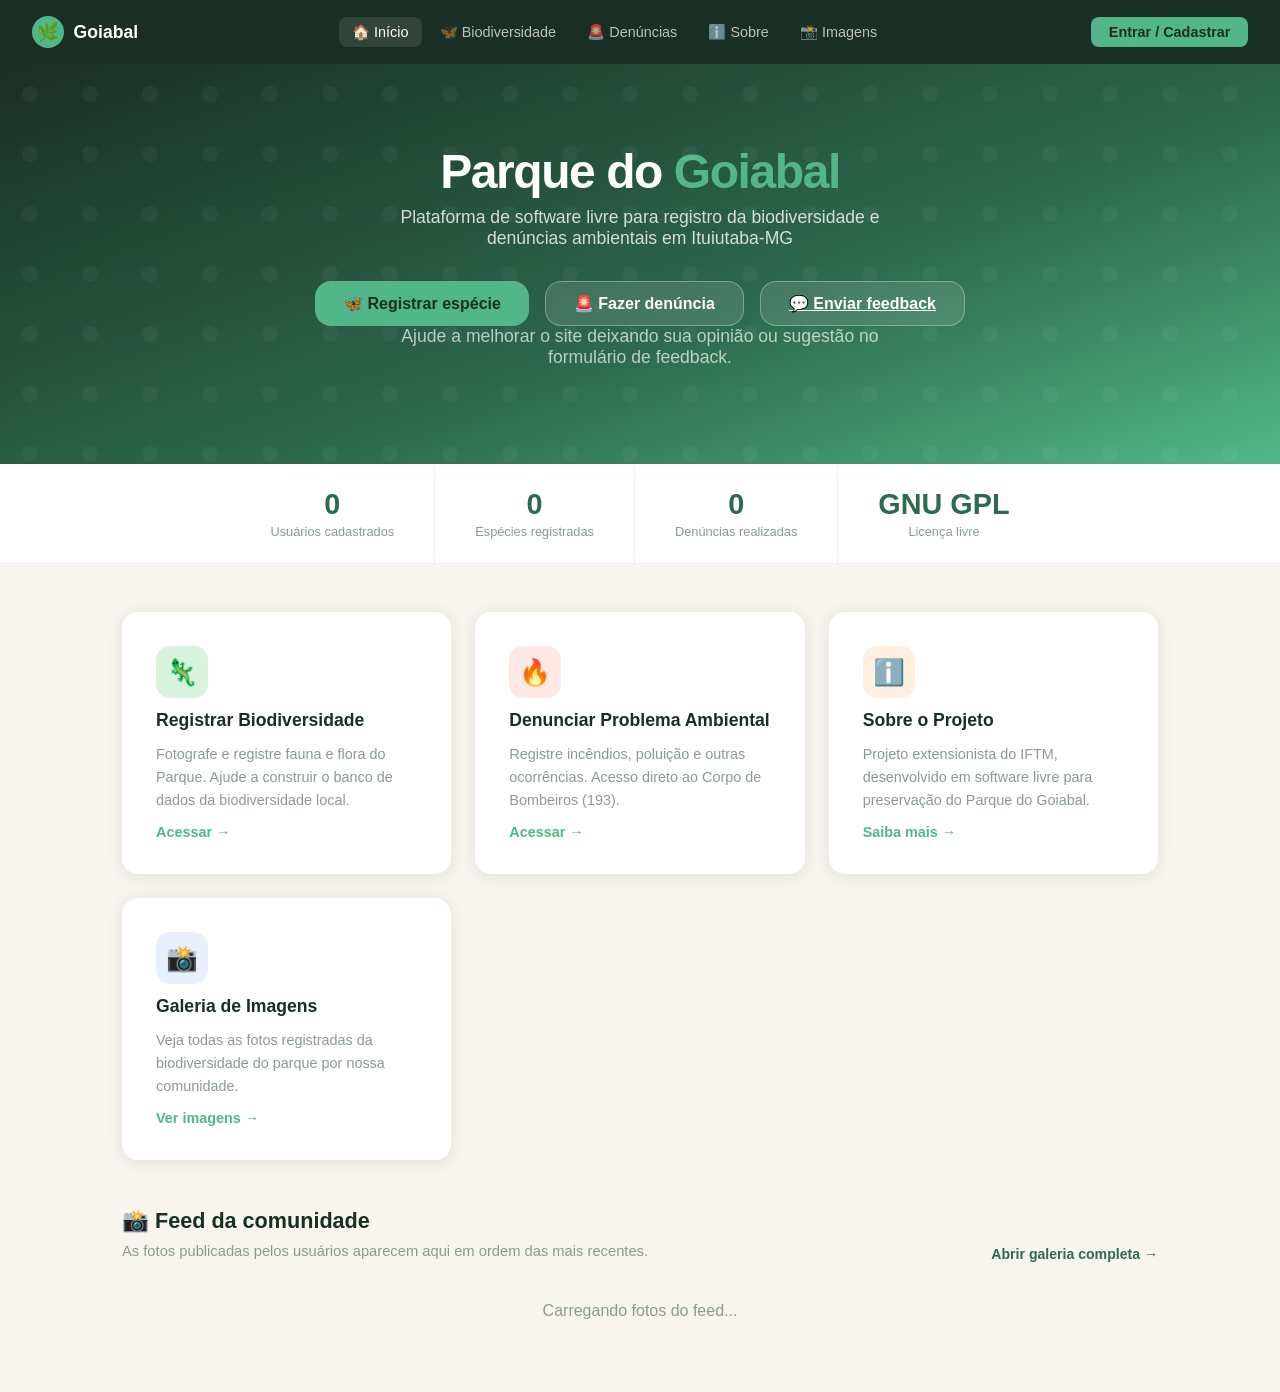
==== commit 29148e31: "Atualização geral" ====
--- a/index.html
+++ b/index.html
@@ -873,7 +873,18 @@
 
 function resolveMediaUrl(path) {
   if (!path) return '';
-  return path.startsWith('/') ? apiUrl(path) : path;
+  const trimmed = String(path).trim();
+  if (trimmed.startsWith('http://') || trimmed.startsWith('https://')) {
+    return trimmed;
+  }
+  if (trimmed.startsWith('/')) {
+    return apiUrl(trimmed);
+  }
+  if (trimmed.startsWith('uploads/') || trimmed.startsWith('./uploads/') || trimmed.startsWith('../uploads/')) {
+    const normalized = trimmed.replace(/^\.\/?+/, '');
+    return apiUrl(`/${normalized}`);
+  }
+  return trimmed;
 }
 
 async function fetchJson(path, options = {}) {
@@ -987,7 +998,7 @@
   document.getElementById('nav-perfil-item').style.display = 'block';
   const avatarEl = document.getElementById('user-avatar');
   if (state.user.foto) {
-    avatarEl.innerHTML = `<img src="${state.user.foto}" alt="Foto de perfil" style="width:100%;height:100%;border-radius:50%;object-fit:cover;">`;
+    avatarEl.innerHTML = `<img src="${resolveMediaUrl(state.user.foto)}" alt="Foto de perfil" style="width:100%;height:100%;border-radius:50%;object-fit:cover;">`;
   } else {
     avatarEl.textContent = state.user.nome[0].toUpperCase();
   }
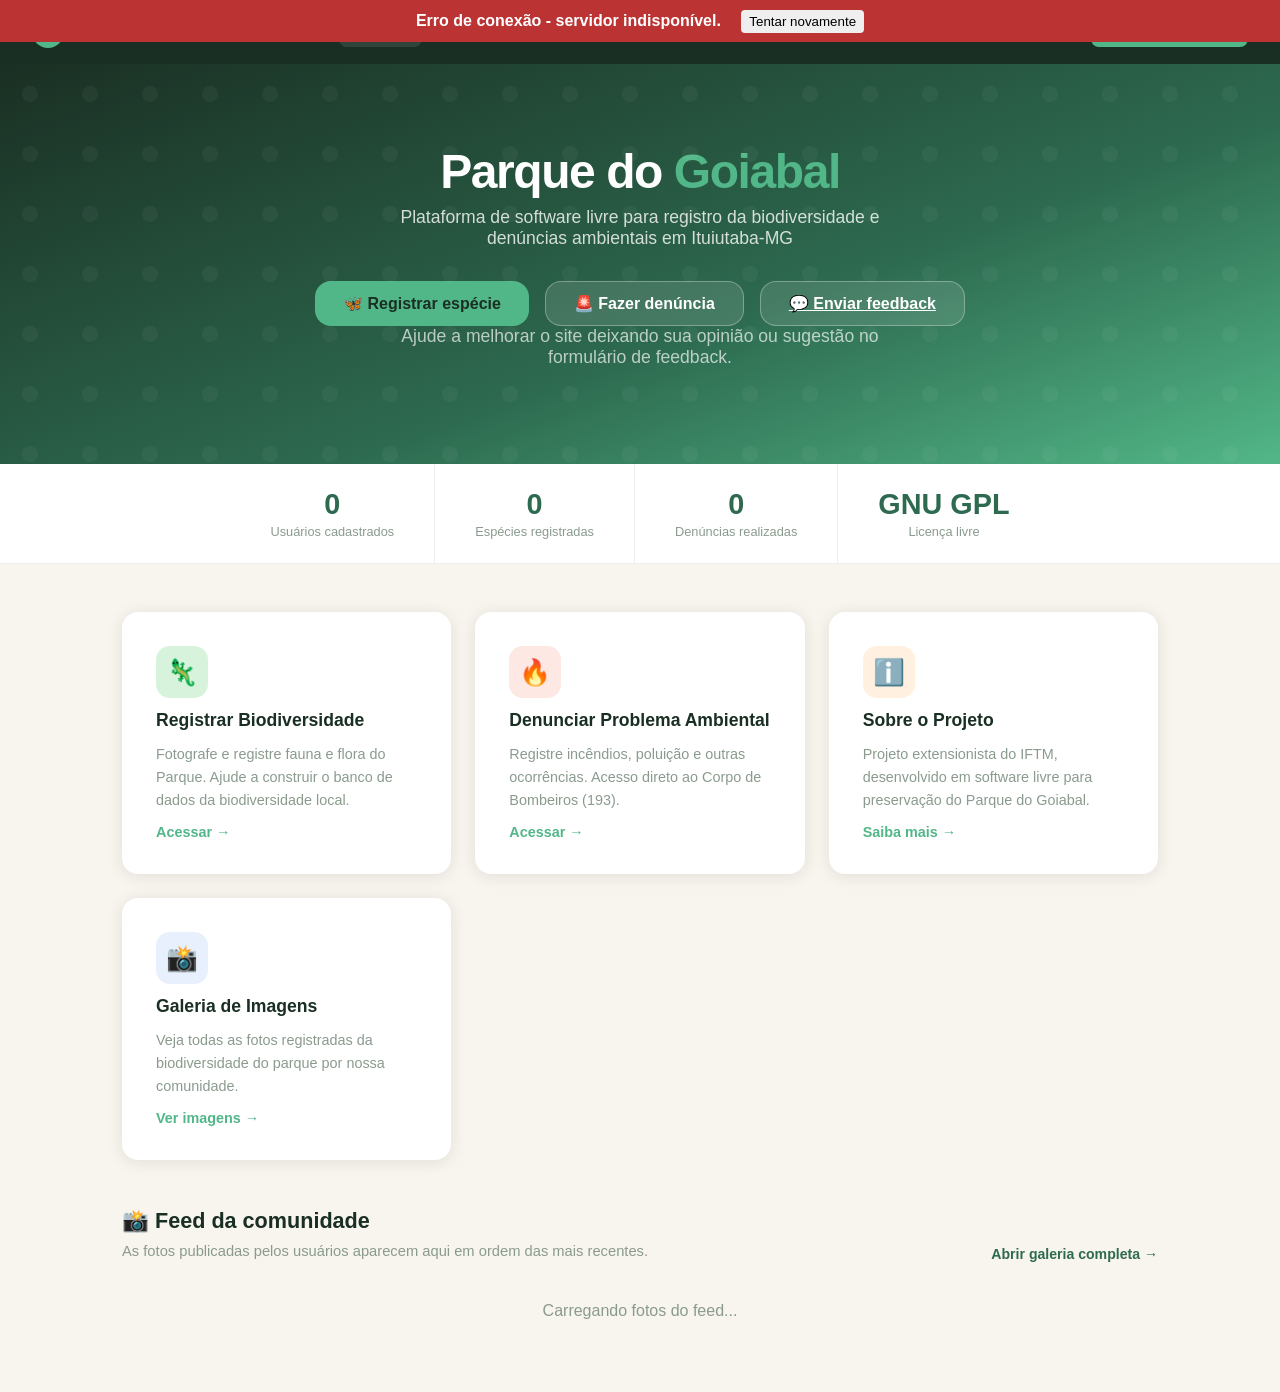
==== commit 13db9095: "ERRO caregar imagem" ====
--- a/index.html
+++ b/index.html
@@ -873,18 +873,7 @@
 
 function resolveMediaUrl(path) {
   if (!path) return '';
-  const trimmed = String(path).trim();
-  if (trimmed.startsWith('http://') || trimmed.startsWith('https://')) {
-    return trimmed;
-  }
-  if (trimmed.startsWith('/')) {
-    return apiUrl(trimmed);
-  }
-  if (trimmed.startsWith('uploads/') || trimmed.startsWith('./uploads/') || trimmed.startsWith('../uploads/')) {
-    const normalized = trimmed.replace(/^\.\/?+/, '');
-    return apiUrl(`/${normalized}`);
-  }
-  return trimmed;
+  return path.startsWith('/') ? apiUrl(path) : path;
 }
 
 async function fetchJson(path, options = {}) {
@@ -998,7 +987,7 @@
   document.getElementById('nav-perfil-item').style.display = 'block';
   const avatarEl = document.getElementById('user-avatar');
   if (state.user.foto) {
-    avatarEl.innerHTML = `<img src="${resolveMediaUrl(state.user.foto)}" alt="Foto de perfil" style="width:100%;height:100%;border-radius:50%;object-fit:cover;">`;
+    avatarEl.innerHTML = `<img src="${state.user.foto}" alt="Foto de perfil" style="width:100%;height:100%;border-radius:50%;object-fit:cover;">`;
   } else {
     avatarEl.textContent = state.user.nome[0].toUpperCase();
   }
@@ -1288,7 +1277,20 @@
   }
   
   console.log('Enviando registro...', state.user);
-  const formData = new FormData(e.target);
+  const formData = new FormData();
+  const selectedFile =
+    document.getElementById('gallery-file-input')?.files?.[0] ||
+    document.getElementById('camera-file-input')?.files?.[0];
+
+  formData.append('especie', document.getElementById('reg-especie').value.trim());
+  formData.append('tipo', document.getElementById('reg-tipo').value);
+  formData.append('local', document.getElementById('reg-local').value.trim());
+  formData.append('lat', document.getElementById('reg-lat').value.trim());
+  formData.append('lng', document.getElementById('reg-lng').value.trim());
+  formData.append('desc', document.getElementById('reg-desc').value.trim());
+  if (selectedFile) {
+    formData.append('img', selectedFile);
+  }
   formData.append('usuario_id', state.user.id);
   
   // Debug: mostrar dados sendo enviados
@@ -1308,6 +1310,8 @@
       document.getElementById('preview-img').style.display = 'none';
       document.getElementById('upload-text').style.display = 'block';
       loadRegistros();
+      loadGaleria();
+      loadCommunityFeed();
     } else {
       toast(data.error || 'Erro no servidor', 'error');
     }
